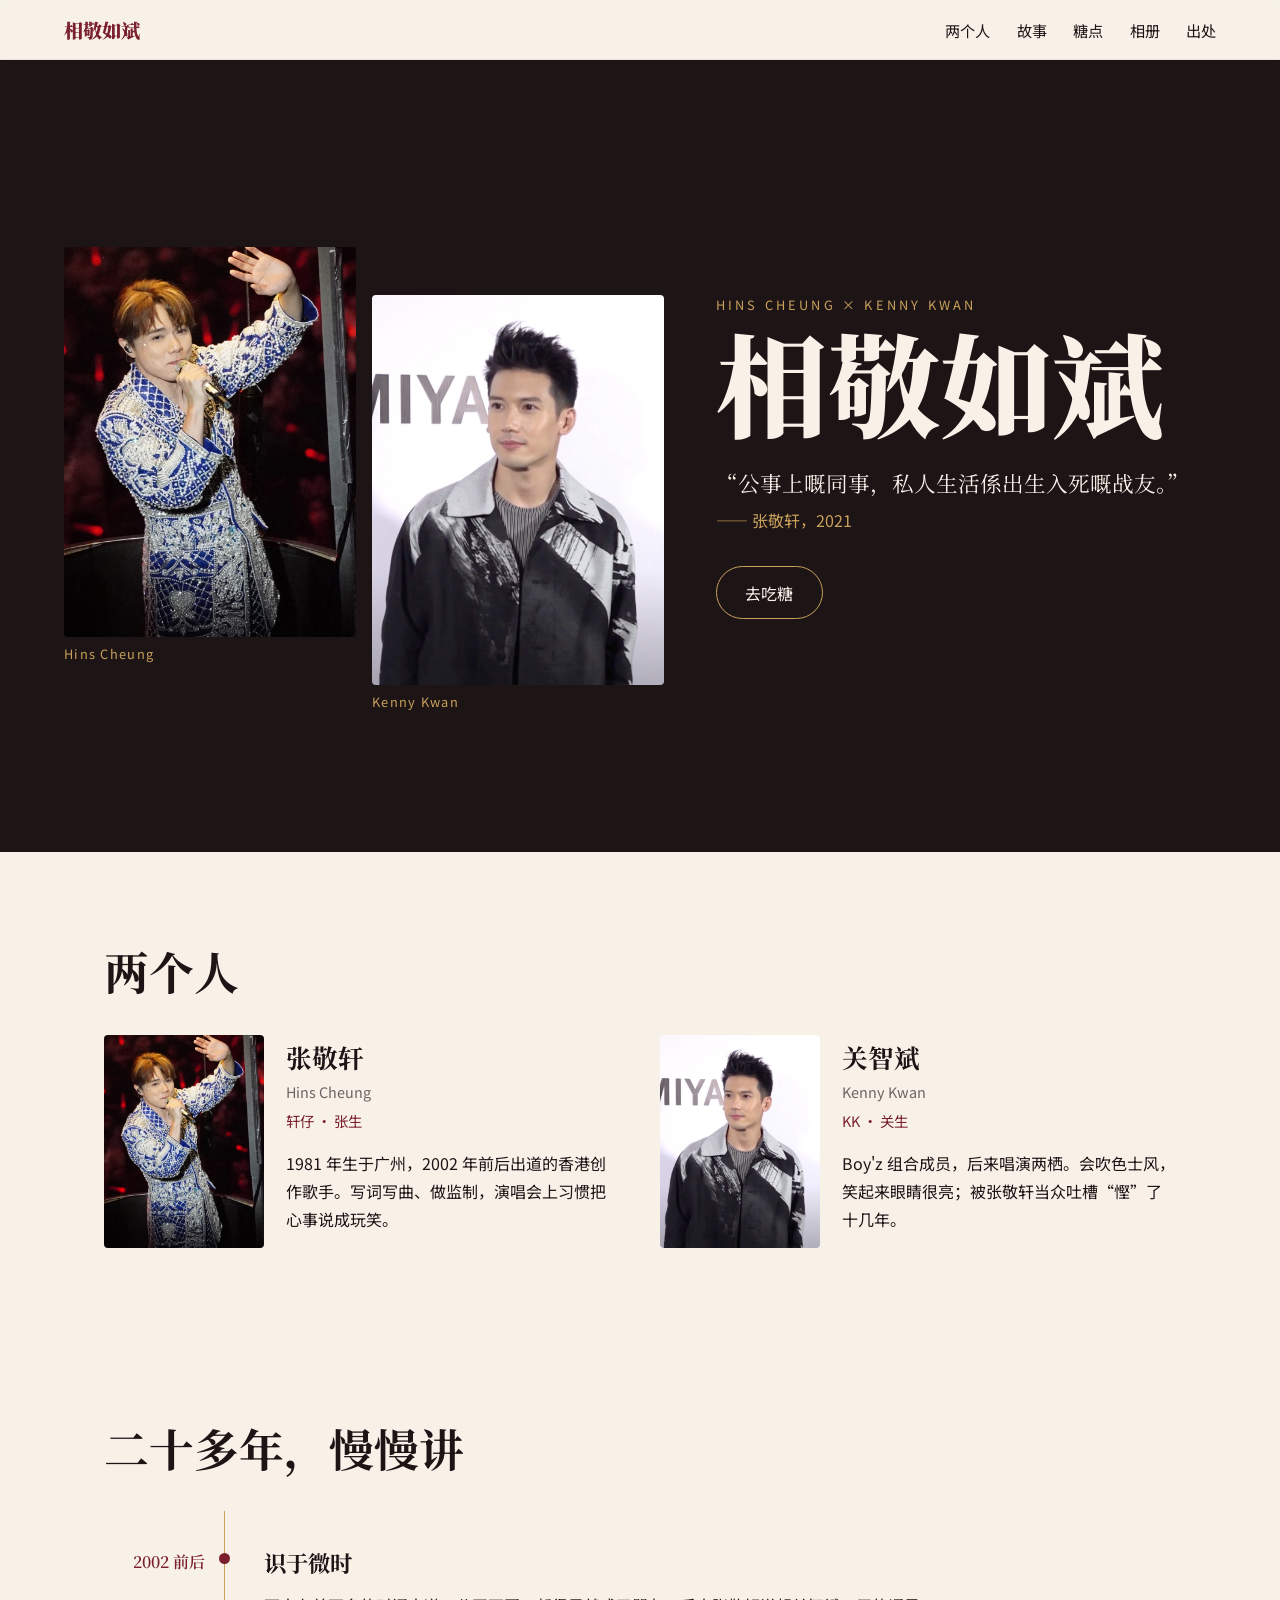
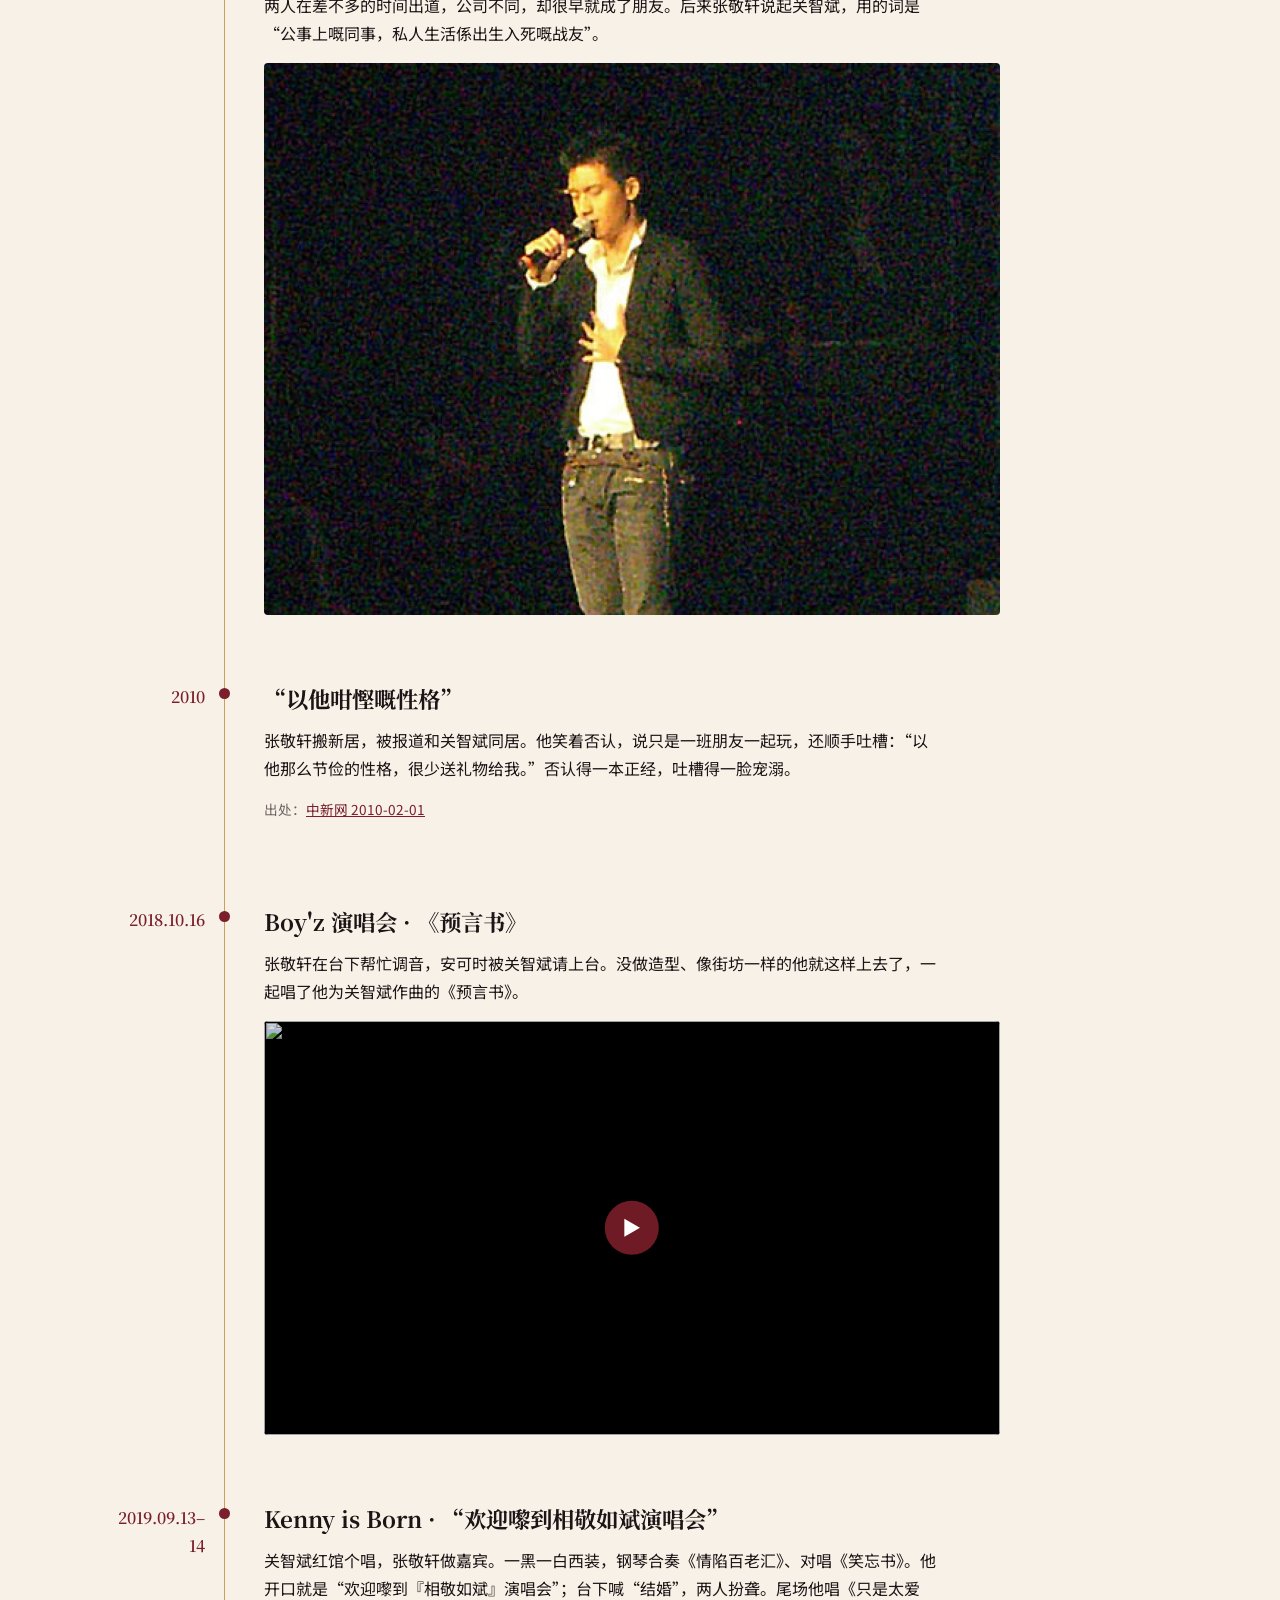
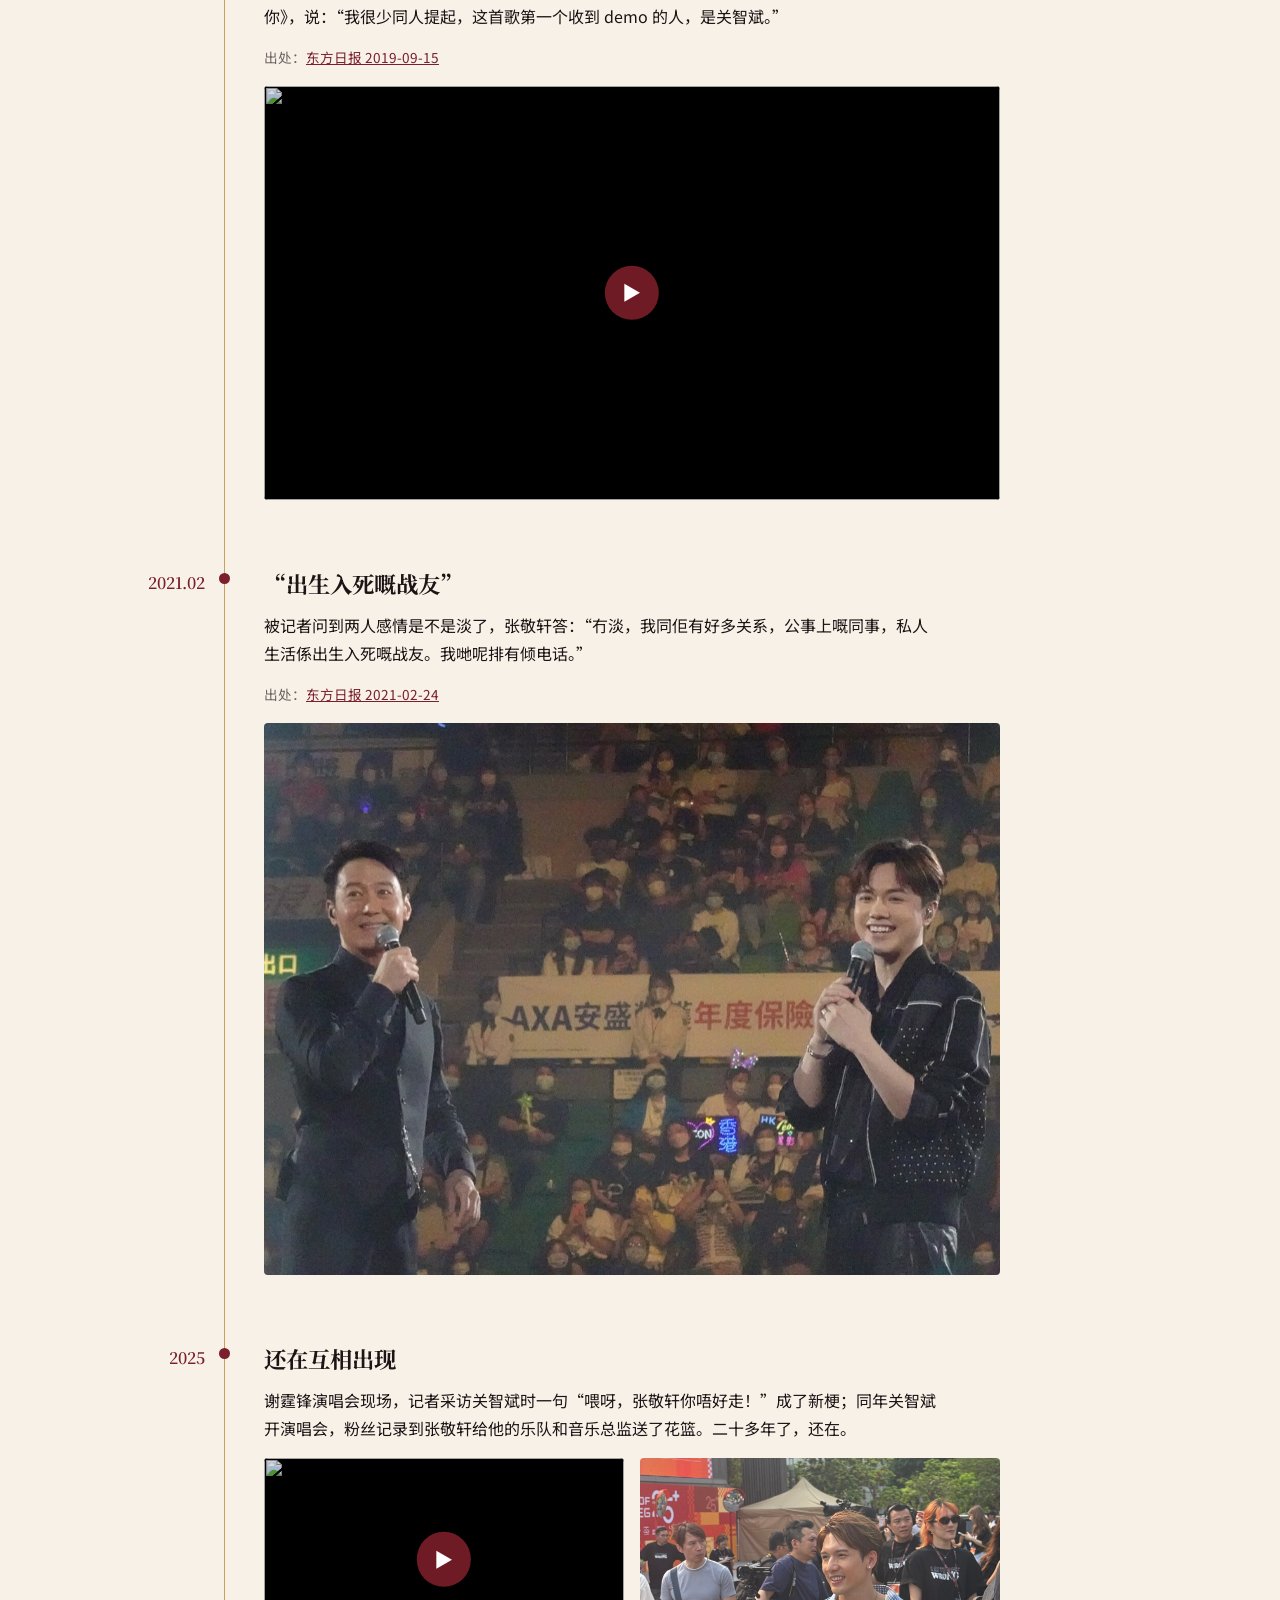
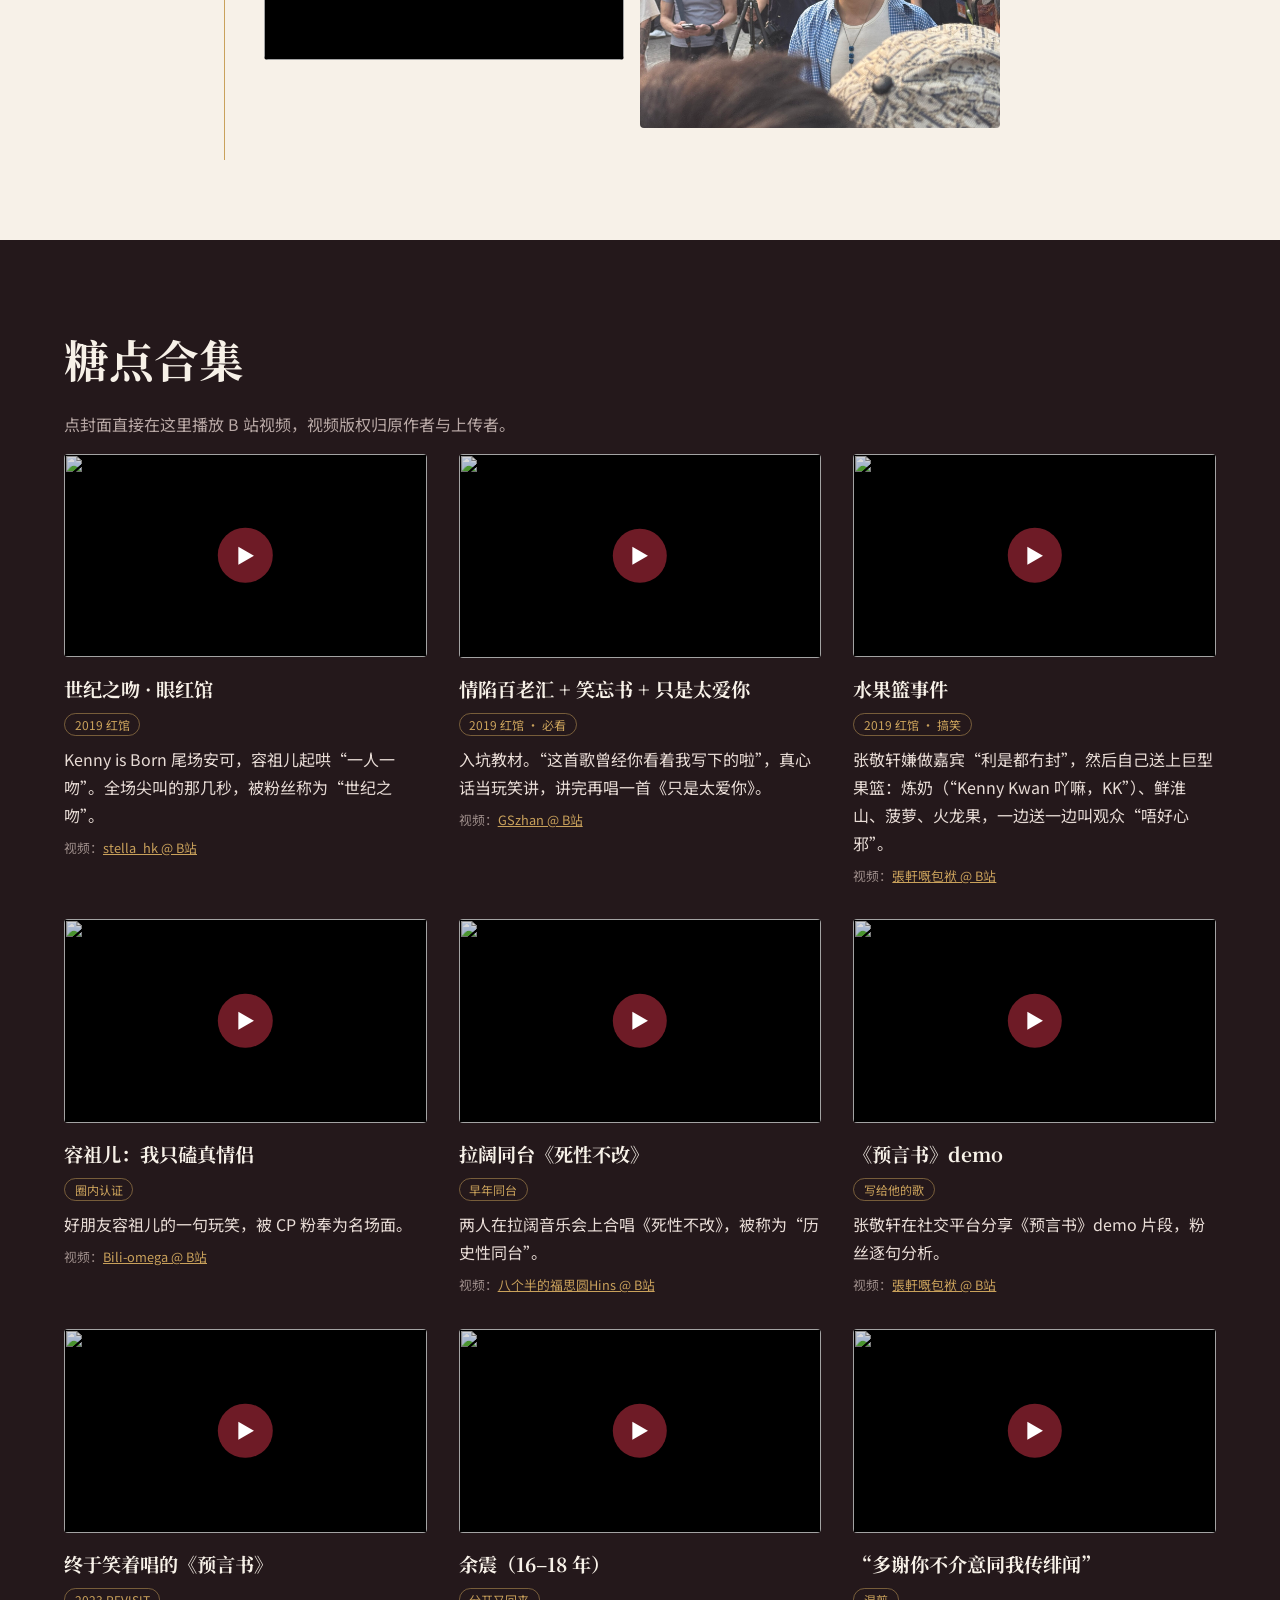
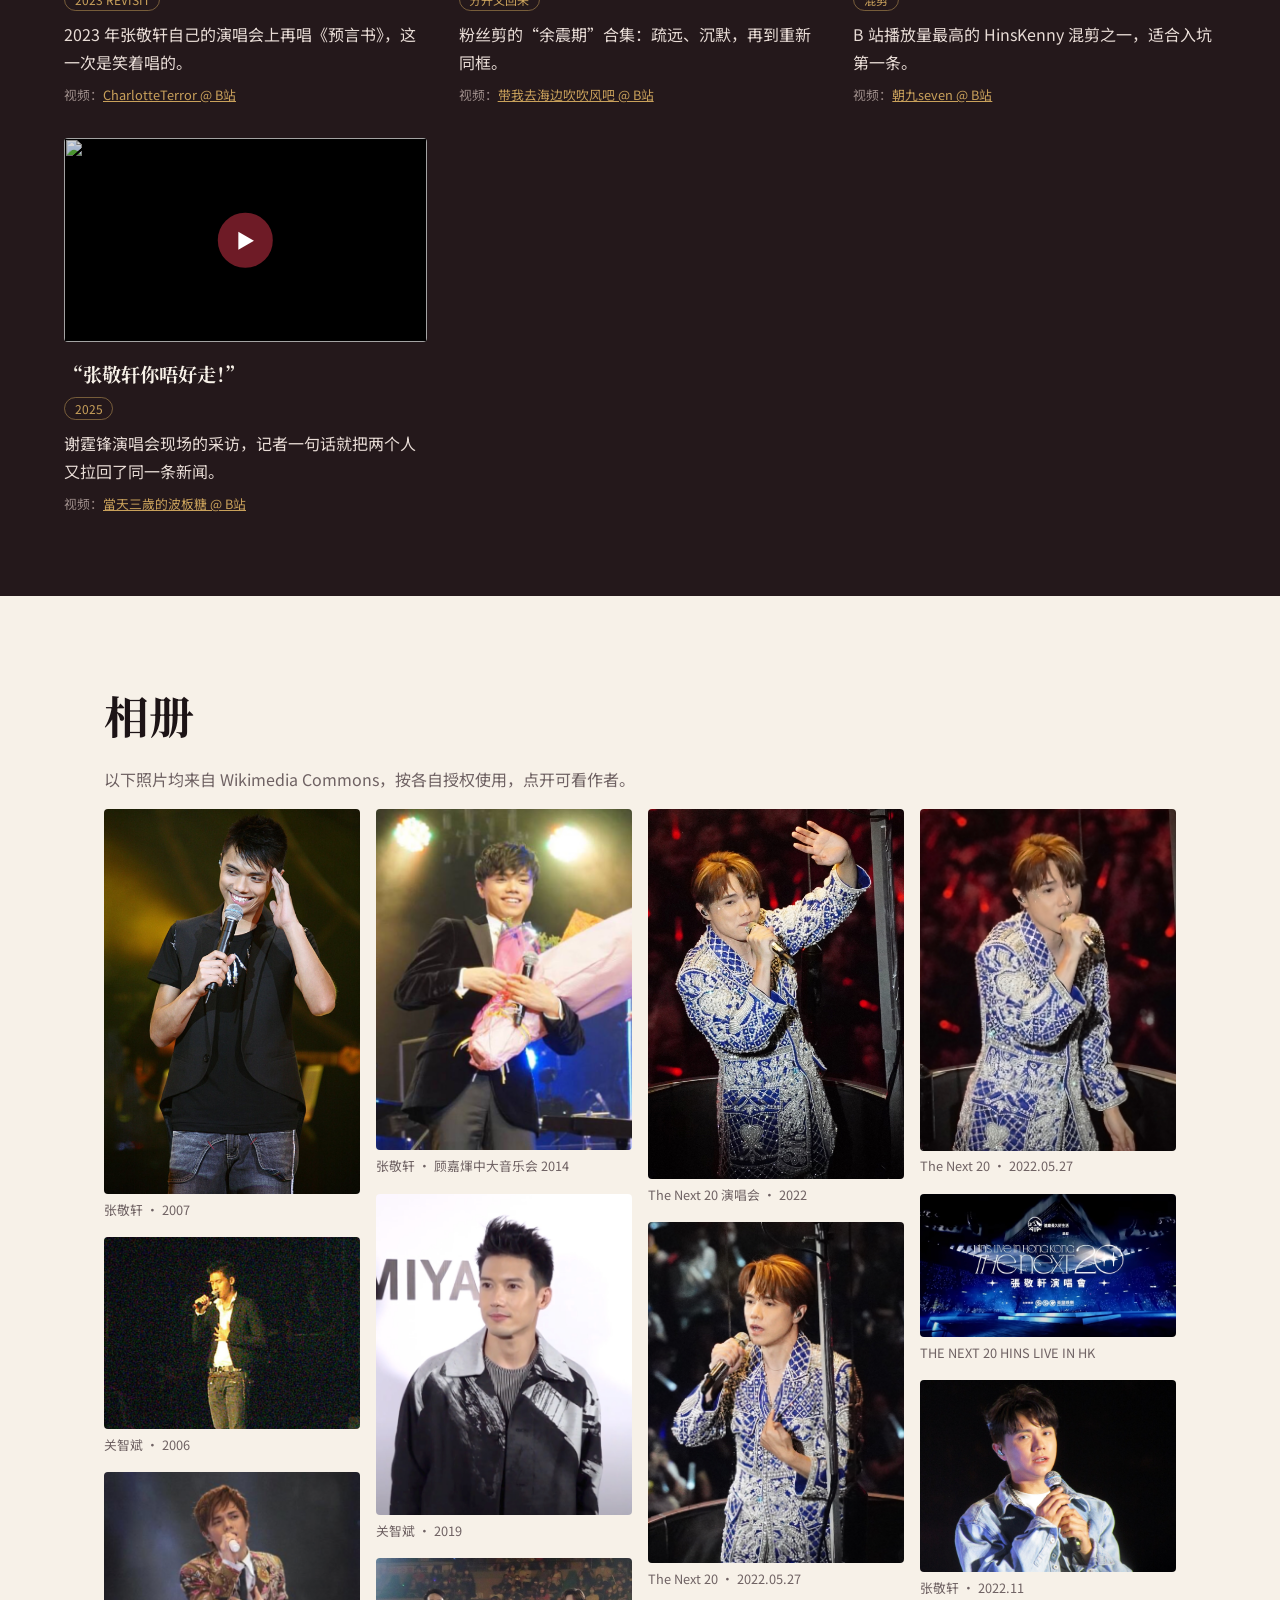
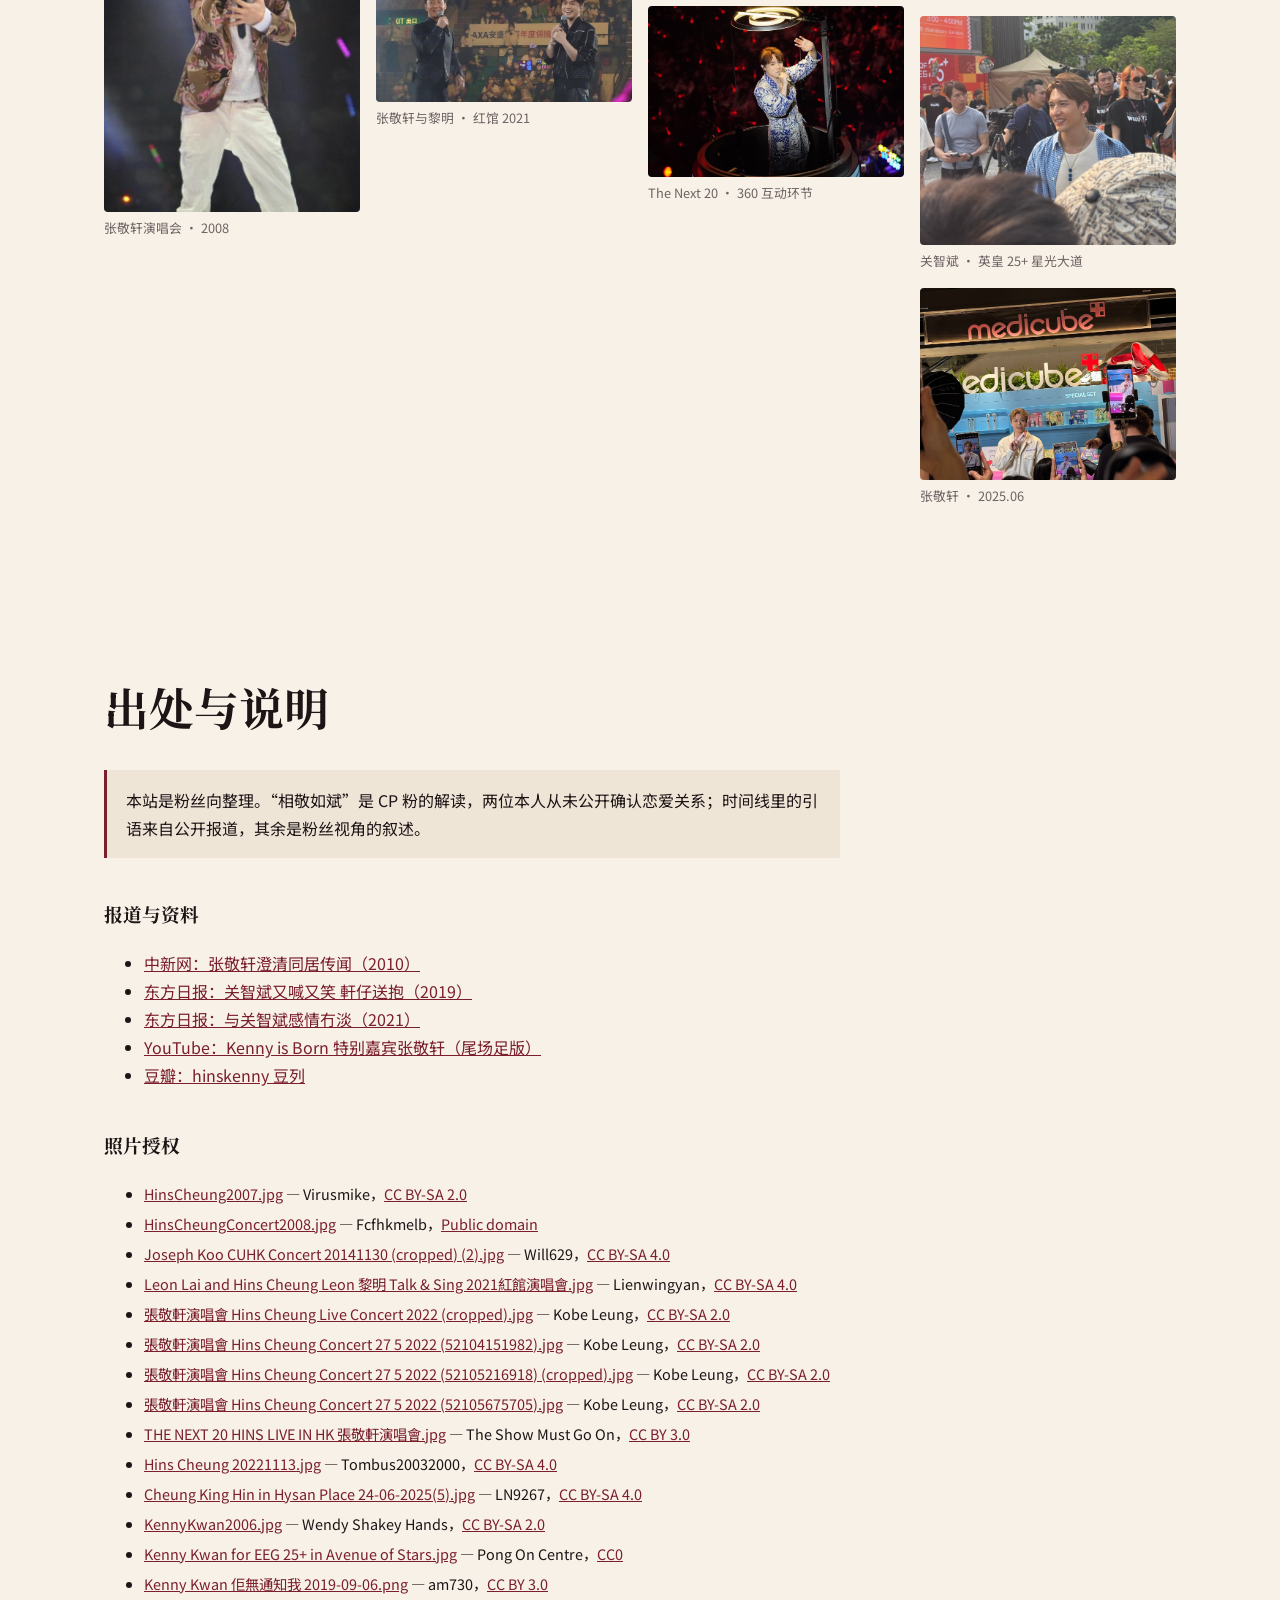
==== index.html @ a2762df3 "相敬如斌 HinsKenny 粉丝站：故事时间线、B站糖点合集、授权照片相册 Co-authored-by: Cursor <cursoragent@cursor.com>" ====
<!doctype html>
<html lang="zh-CN">
<head>
  <meta charset="utf-8" />
  <meta name="viewport" content="width=device-width, initial-scale=1" />
  <meta name="referrer" content="no-referrer" />
  <title>相敬如斌 · HinsKenny</title>
  <link rel="preconnect" href="https://fonts.googleapis.com" />
  <link href="https://fonts.googleapis.com/css2?family=Noto+Serif+SC:wght@400;600;900&family=Noto+Sans+SC:wght@400;500&display=swap" rel="stylesheet" />
  <link rel="stylesheet" href="styles.css" />
</head>
<body>
  <nav class="nav">
    <a href="#top" class="brand">相敬如斌</a>
    <div class="links">
      <a href="#people">两个人</a>
      <a href="#story">故事</a>
      <a href="#sugar">糖点</a>
      <a href="#gallery">相册</a>
      <a href="#credits">出处</a>
    </div>
  </nav>

  <header class="hero" id="top">
    <div class="hero-photos" id="hero-photos"></div>
    <div class="hero-text">
      <p class="eyebrow">Hins Cheung × Kenny Kwan</p>
      <h1>相敬如斌</h1>
      <p class="lede">“公事上嘅同事，私人生活係出生入死嘅战友。”</p>
      <p class="lede-src">—— 张敬轩，2021</p>
      <a class="cta" href="#sugar">去吃糖</a>
    </div>
  </header>

  <section id="people" class="section">
    <h2>两个人</h2>
    <div class="people" id="people-list"></div>
  </section>

  <section id="story" class="section">
    <h2>二十多年，慢慢讲</h2>
    <ol class="timeline" id="timeline"></ol>
  </section>

  <section id="sugar" class="section dark">
    <h2>糖点合集</h2>
    <p class="hint">点封面直接在这里播放 B 站视频，视频版权归原作者与上传者。</p>
    <div class="sugars" id="sugars"></div>
  </section>

  <section id="gallery" class="section">
    <h2>相册</h2>
    <p class="hint">以下照片均来自 Wikimedia Commons，按各自授权使用，点开可看作者。</p>
    <div class="gallery" id="gallery-grid"></div>
  </section>

  <section id="credits" class="section">
    <h2>出处与说明</h2>
    <p class="note">
      本站是粉丝向整理。“相敬如斌”是 CP 粉的解读，两位本人从未公开确认恋爱关系；时间线里的引语来自公开报道，其余是粉丝视角的叙述。
    </p>
    <h3>报道与资料</h3>
    <ul id="source-list"></ul>
    <h3>照片授权</h3>
    <ul id="credit-list" class="credits"></ul>
  </section>

  <div class="lightbox" id="lightbox" hidden>
    <button class="close" aria-label="关闭">×</button>
    <img alt="" />
    <p class="lb-caption"></p>
  </div>

  <script src="data.js"></script>
  <script src="credits.js"></script>
  <script src="app.js"></script>
</body>
</html>
---- styles.css ----
:root {
  --ink: #1d1416;
  --paper: #f7f1e8;
  --wine: #7a1f2b;
  --gold: #c9a15b;
  --muted: #6f6263;
  --serif: "Noto Serif SC", "Songti SC", serif;
  --sans: "Noto Sans SC", "PingFang SC", system-ui, sans-serif;
}

* { box-sizing: border-box; }
html { scroll-behavior: smooth; }
body { margin: 0; background: var(--paper); color: var(--ink); font-family: var(--sans); line-height: 1.75; }
img { display: block; max-width: 100%; }
a { color: var(--wine); }

.nav {
  position: sticky; top: 0; z-index: 10;
  display: flex; justify-content: space-between; align-items: center;
  padding: 0.8rem 5vw;
  background: rgba(247, 241, 232, 0.9); backdrop-filter: blur(8px);
  border-bottom: 1px solid rgba(29, 20, 22, 0.08);
}
.brand { font-family: var(--serif); font-weight: 900; font-size: 1.2rem; color: var(--wine); text-decoration: none; }
.links a { margin-left: 1.4rem; color: var(--ink); text-decoration: none; font-size: 0.95rem; }
.links a:hover { color: var(--wine); }

.hero {
  position: relative; min-height: 88vh;
  display: grid; grid-template-columns: 1.2fr 1fr; align-items: center; gap: 4vw;
  padding: 4rem 5vw; background: var(--ink); color: var(--paper); overflow: hidden;
}
.hero-photos { display: grid; grid-template-columns: 1fr 1fr; gap: 1rem; }
.hero-photos figure { margin: 0; }
.hero-photos img { width: 100%; aspect-ratio: 3 / 4; object-fit: cover; border-radius: 4px; filter: saturate(0.9); }
.hero-photos figure:nth-child(2) { transform: translateY(3rem); }
.hero-photos figcaption { margin-top: 0.4rem; font-size: 0.8rem; color: var(--gold); letter-spacing: 0.1em; }
.eyebrow { color: var(--gold); letter-spacing: 0.25em; text-transform: uppercase; font-size: 0.8rem; margin: 0; }
.hero h1 { font-family: var(--serif); font-weight: 900; font-size: clamp(3.5rem, 9vw, 7rem); line-height: 1.05; margin: 0.4rem 0 1.5rem; }
.lede { font-family: var(--serif); font-size: 1.35rem; margin: 0; }
.lede-src { color: var(--gold); margin: 0.3rem 0 2rem; }
.cta { display: inline-block; padding: 0.7rem 1.8rem; border: 1px solid var(--gold); color: var(--paper); text-decoration: none; border-radius: 999px; }
.cta:hover { background: var(--gold); color: var(--ink); }

.section { padding: 5rem 5vw; max-width: 1200px; margin: 0 auto; }
.section.dark { max-width: none; background: #24181b; color: var(--paper); }
.section.dark > * { max-width: 1200px; margin-left: auto; margin-right: auto; }
h2 { font-family: var(--serif); font-size: clamp(2rem, 4vw, 2.8rem); margin: 0 0 1.5rem; }
h3 { font-family: var(--serif); margin-top: 2.5rem; }
.hint { color: var(--muted); margin-top: -0.8rem; }
.dark .hint { color: #b9a9a6; }

.people { display: grid; grid-template-columns: 1fr 1fr; gap: 2.5rem; }
.person { display: grid; grid-template-columns: 160px 1fr; gap: 1.4rem; align-items: start; }
.person img { width: 160px; aspect-ratio: 3 / 4; object-fit: cover; border-radius: 4px; }
.person h3 { margin: 0; font-size: 1.6rem; }
.person .en { color: var(--muted); font-size: 0.9rem; }
.person .nick { color: var(--wine); font-size: 0.9rem; margin: 0.2rem 0 0.6rem; }

.timeline { list-style: none; padding: 0; margin: 0; position: relative; }
.timeline::before { content: ""; position: absolute; left: 7.5rem; top: 0; bottom: 0; width: 1px; background: var(--gold); }
.tl-item { display: grid; grid-template-columns: 7.5rem 1fr; gap: 2.5rem; padding: 2rem 0; position: relative; }
.tl-item::before { content: ""; position: absolute; left: calc(7.5rem - 5px); top: 2.6rem; width: 11px; height: 11px; border-radius: 50%; background: var(--wine); }
.tl-year { font-family: var(--serif); font-weight: 600; color: var(--wine); padding-top: 0.3rem; text-align: right; padding-right: 1.2rem; }
.tl-body h3 { margin: 0 0 0.5rem; font-size: 1.4rem; }
.tl-body p { margin: 0 0 1rem; max-width: 42rem; }
.tl-media { display: grid; grid-template-columns: repeat(auto-fit, minmax(240px, 1fr)); gap: 1rem; max-width: 46rem; }
.tl-media img { width: 100%; aspect-ratio: 4 / 3; object-fit: cover; border-radius: 4px; cursor: zoom-in; }
.src { font-size: 0.85rem; color: var(--muted); }

.player { position: relative; aspect-ratio: 16 / 9; background: #000; border-radius: 4px; overflow: hidden; }
.player iframe { position: absolute; inset: 0; width: 100%; height: 100%; border: 0; }
.player button { all: unset; cursor: pointer; position: absolute; inset: 0; display: block; }
.player button img { width: 100%; height: 100%; object-fit: cover; opacity: 0.85; transition: opacity 0.2s; }
.player button:hover img { opacity: 1; }
.player button::after {
  content: "▶"; position: absolute; left: 50%; top: 50%; transform: translate(-50%, -50%);
  width: 3.4rem; height: 3.4rem; border-radius: 50%; display: grid; place-items: center;
  background: rgba(122, 31, 43, 0.9); color: #fff; font-size: 1.2rem;
}
.player .placeholder { position: absolute; inset: 0; display: grid; place-items: center; color: var(--gold); font-family: var(--serif); }

.sugars { display: grid; grid-template-columns: repeat(auto-fill, minmax(320px, 1fr)); gap: 2rem; }
.sugar h3 { margin: 0.9rem 0 0.2rem; font-size: 1.2rem; }
.sugar .tag { display: inline-block; font-size: 0.75rem; color: var(--gold); border: 1px solid rgba(201, 161, 91, 0.5); border-radius: 999px; padding: 0 0.6rem; }
.sugar p { margin: 0.5rem 0; color: #e8dcd6; }
.sugar .by { font-size: 0.8rem; color: #9d8d8a; }
.sugar .by a { color: var(--gold); }

.gallery { columns: 4 220px; column-gap: 1rem; }
.gallery figure { margin: 0 0 1rem; break-inside: avoid; cursor: zoom-in; }
.gallery img { width: 100%; border-radius: 4px; }
.gallery figcaption { font-size: 0.8rem; color: var(--muted); margin-top: 0.3rem; }

.note { background: #efe5d7; border-left: 3px solid var(--wine); padding: 1rem 1.2rem; max-width: 46rem; }
.credits li { font-size: 0.9rem; margin-bottom: 0.3rem; }

.lightbox { position: fixed; inset: 0; z-index: 50; background: rgba(15, 10, 11, 0.94); display: grid; place-items: center; padding: 3rem; }
.lightbox[hidden] { display: none; }
.lightbox img { max-height: 80vh; max-width: 90vw; object-fit: contain; }
.lb-caption { color: var(--paper); text-align: center; font-size: 0.9rem; }
.lb-caption a { color: var(--gold); }
.lightbox .close { position: absolute; top: 1rem; right: 1.5rem; background: none; border: 0; color: #fff; font-size: 2.2rem; cursor: pointer; }

@media (max-width: 800px) {
  .links { display: none; }
  .hero { grid-template-columns: 1fr; padding-top: 2rem; }
  .people { grid-template-columns: 1fr; }
  .person { grid-template-columns: 110px 1fr; }
  .person img { width: 110px; }
  .timeline::before, .tl-item::before { display: none; }
  .tl-item { grid-template-columns: 1fr; gap: 0.3rem; }
  .tl-year { text-align: left; padding: 0; }
}
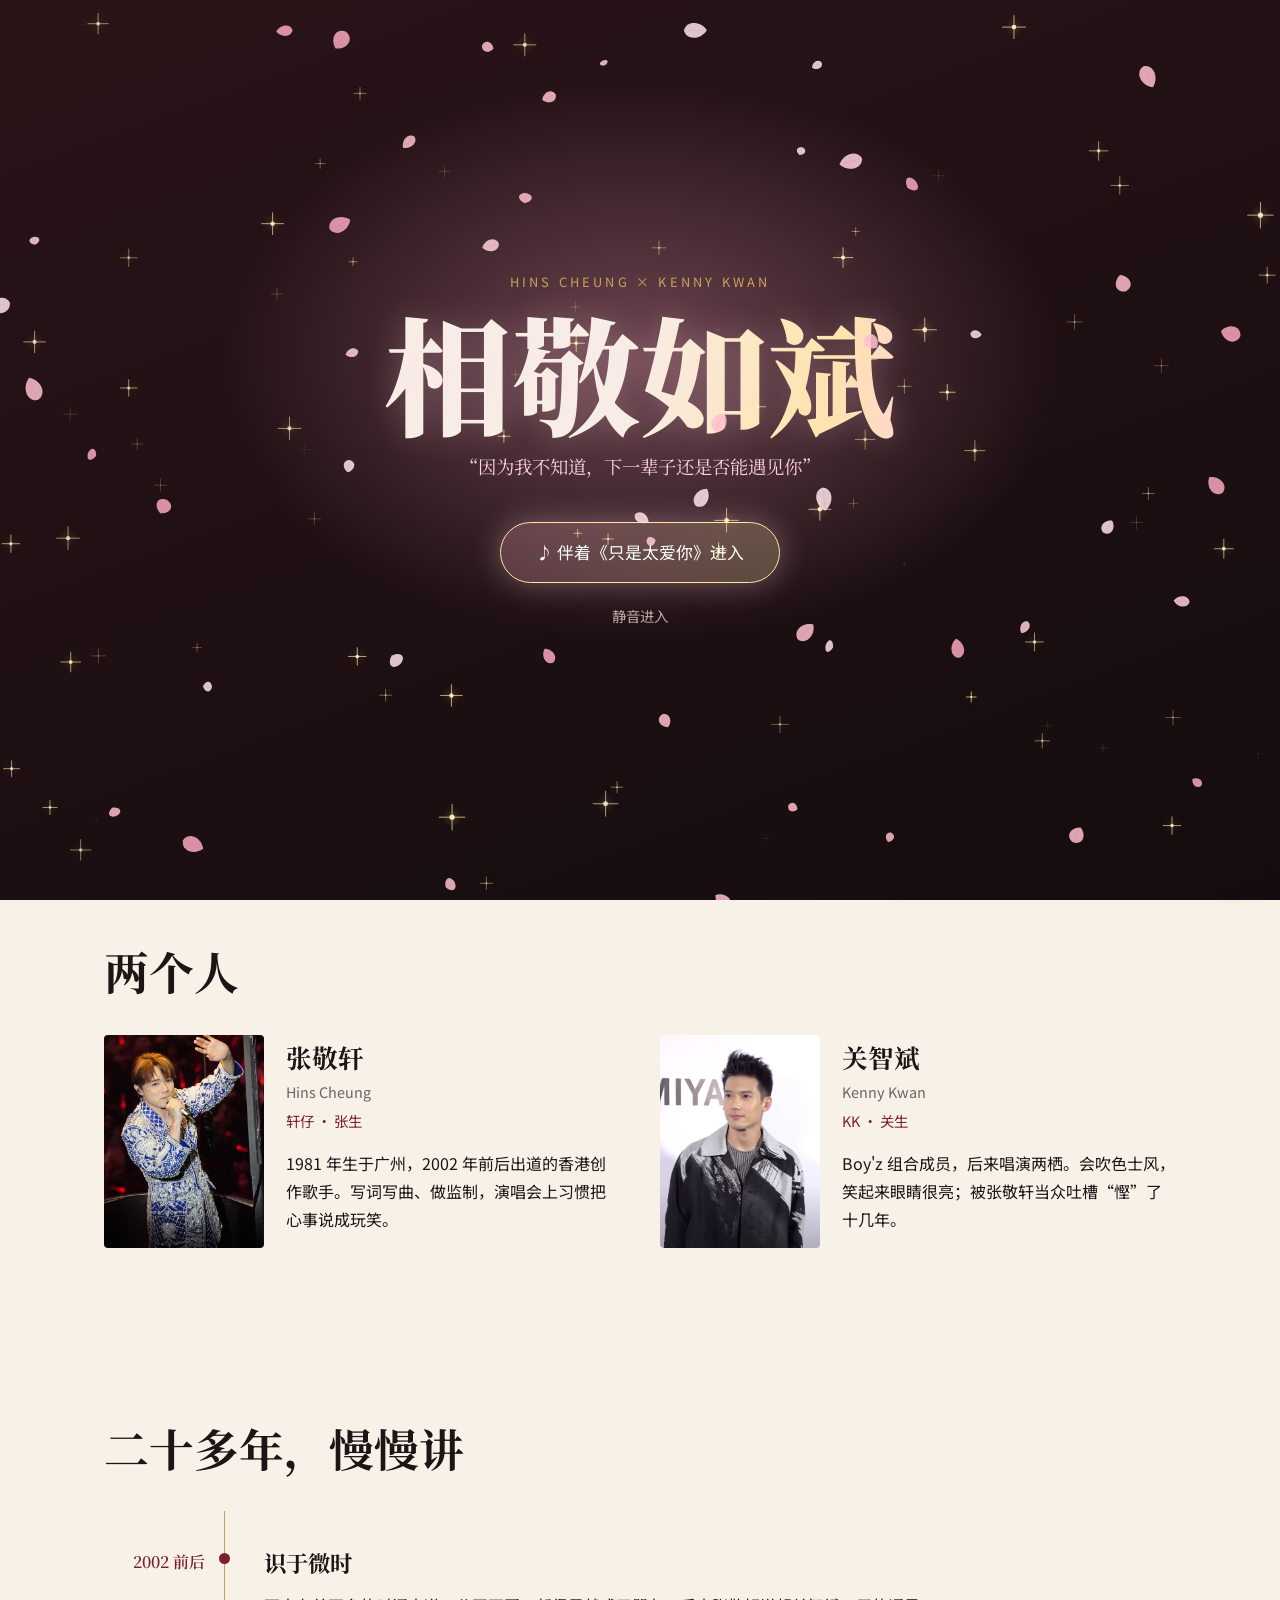
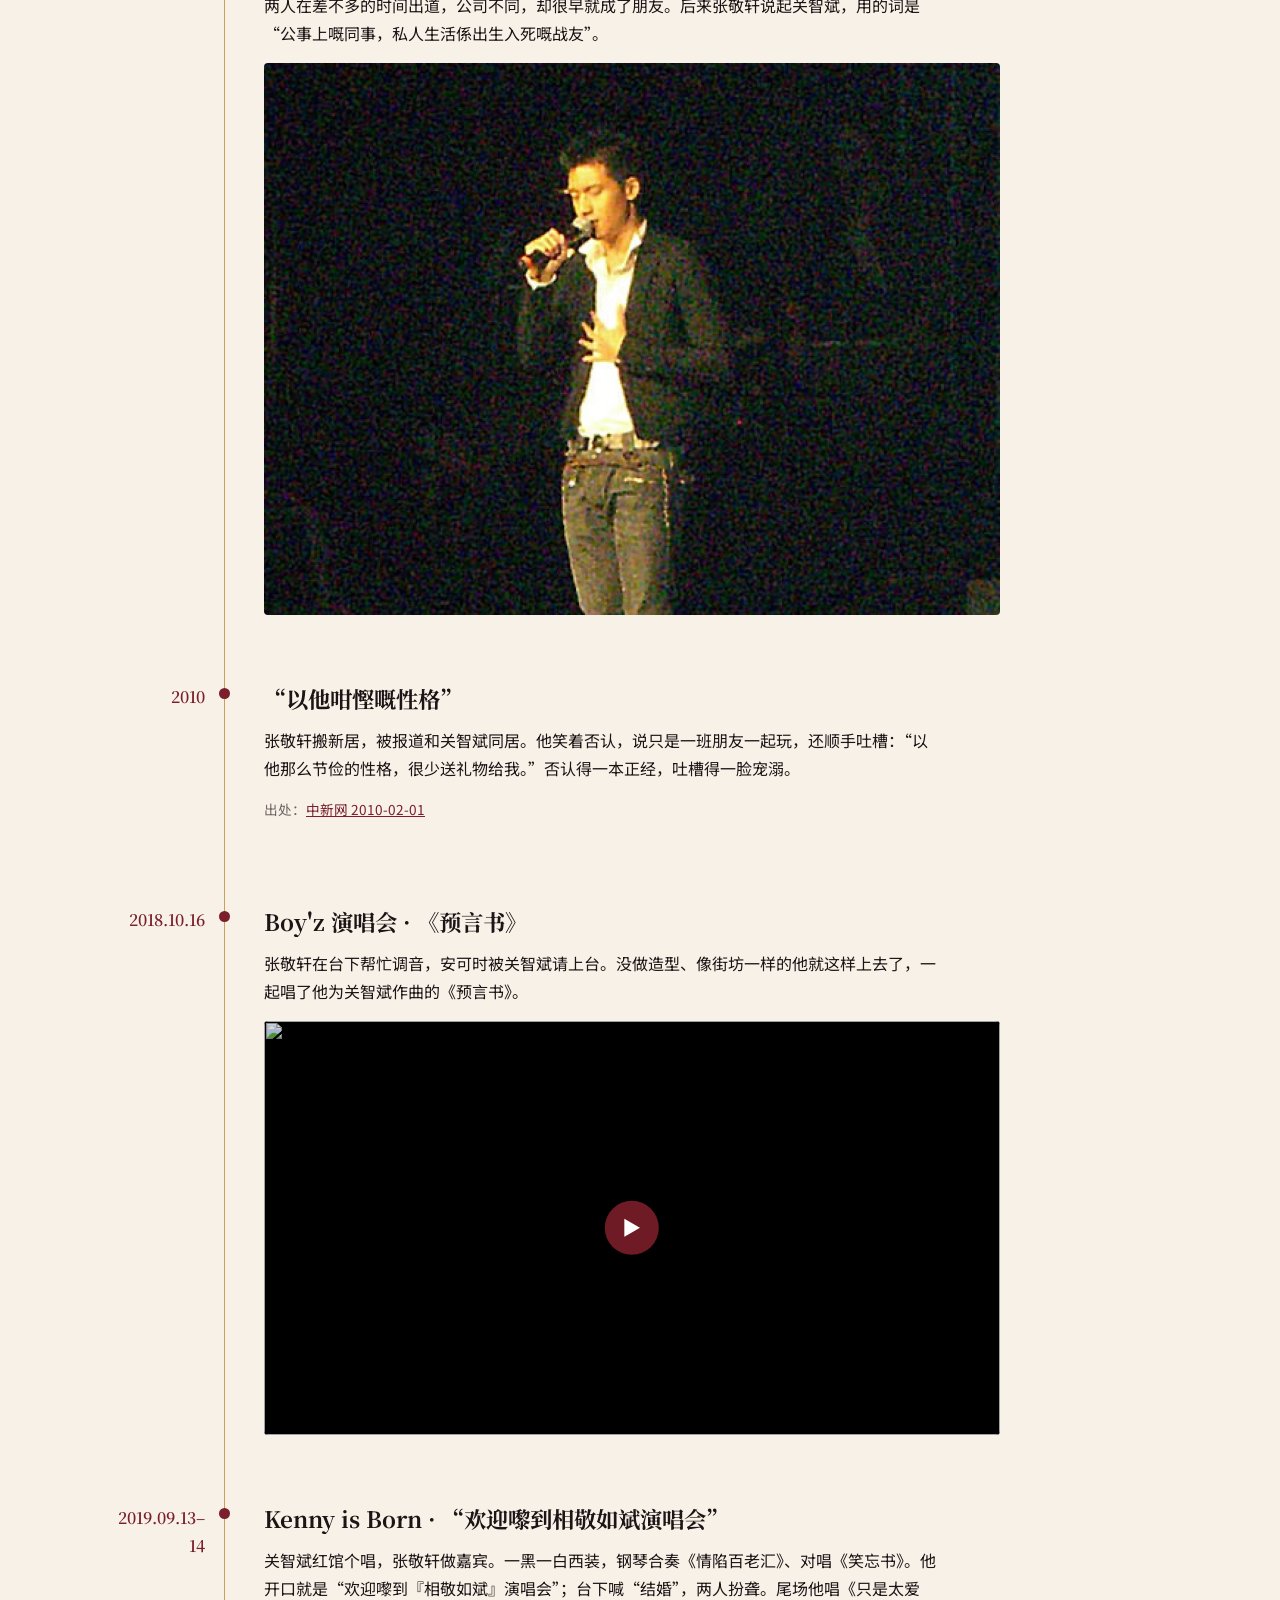
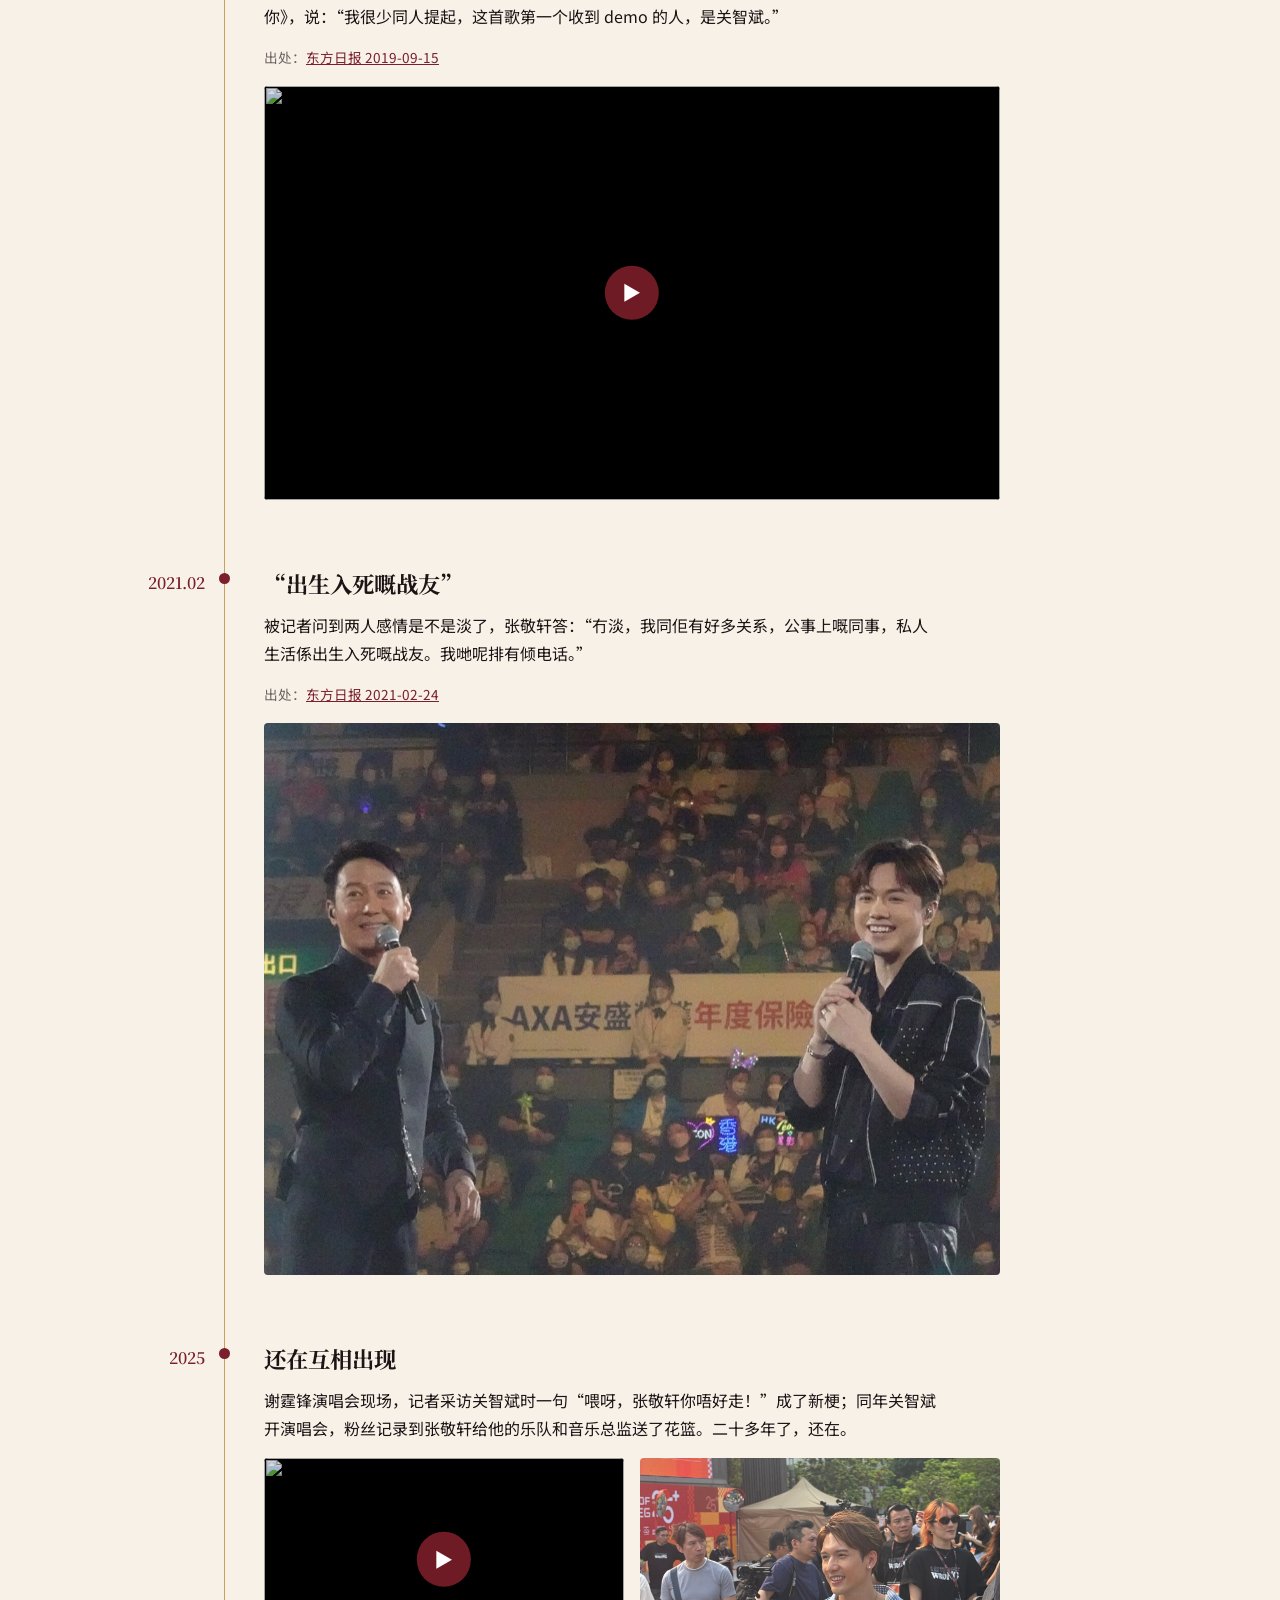
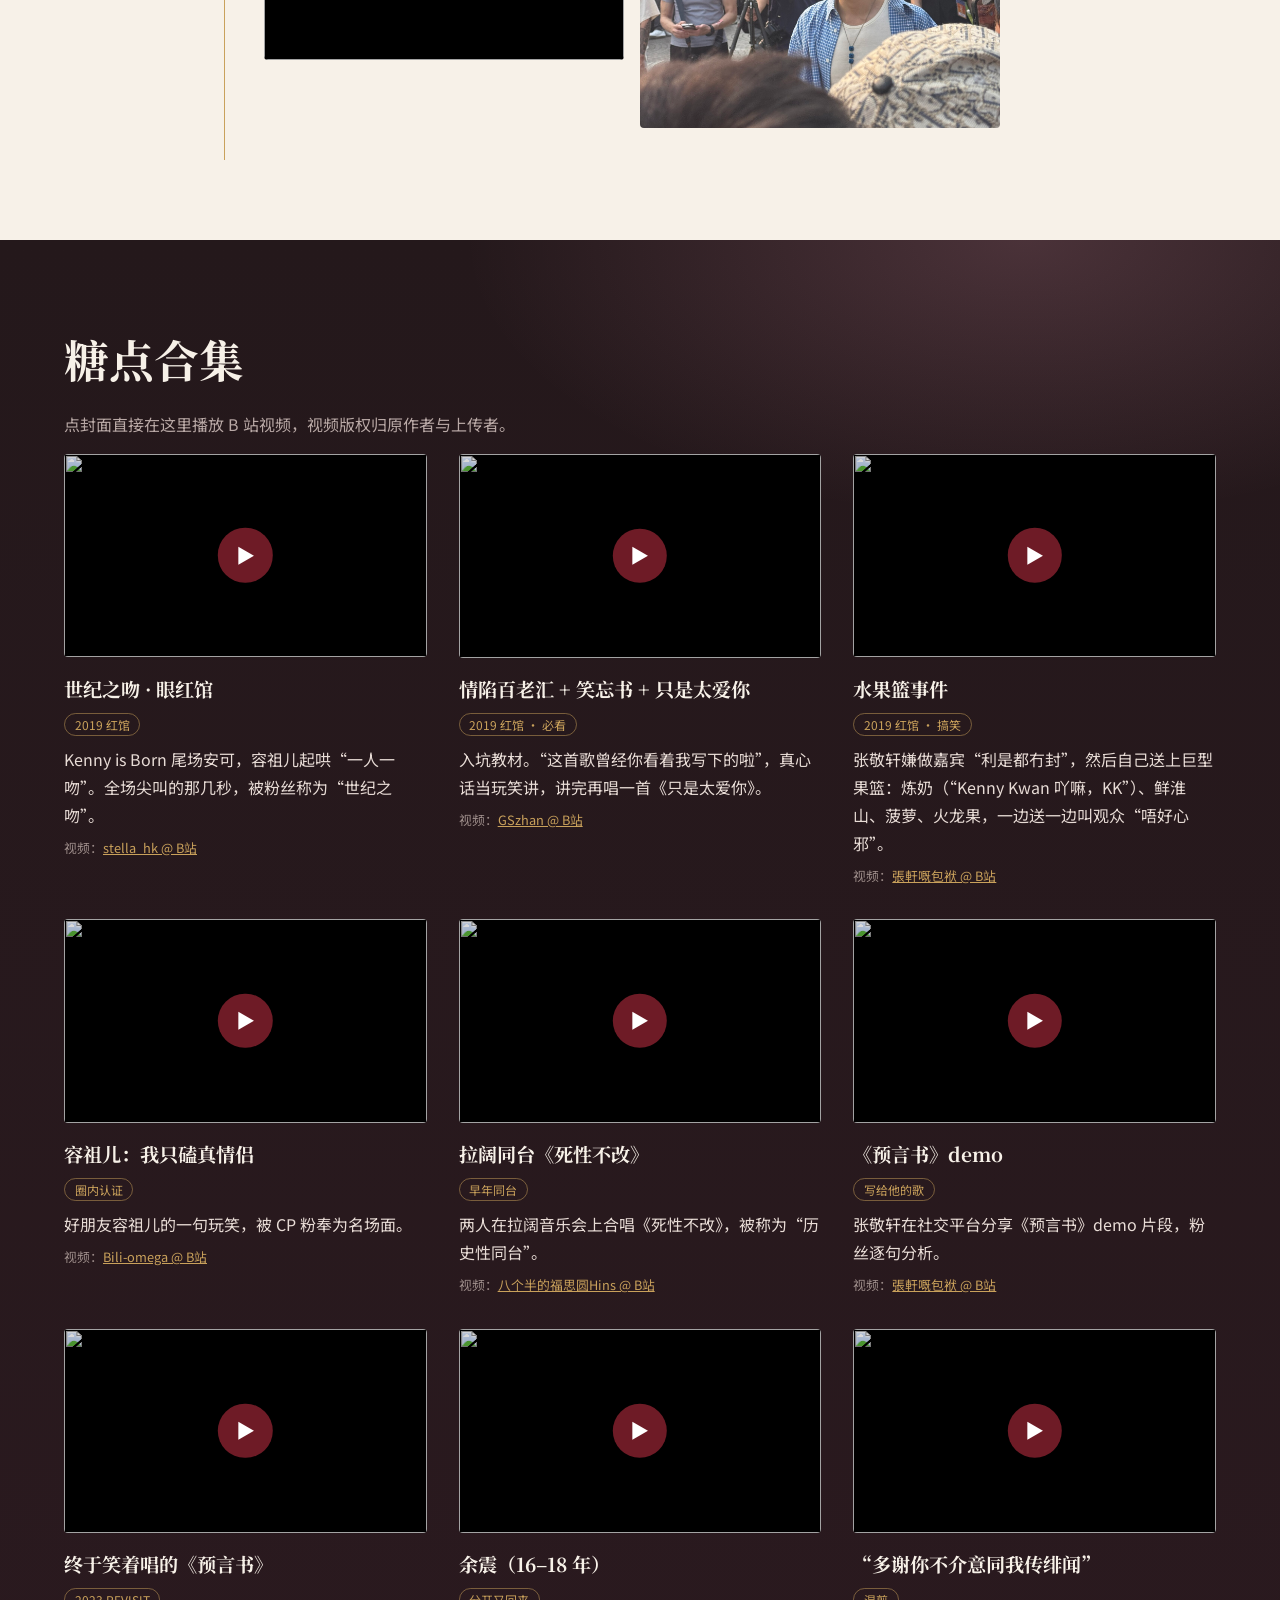
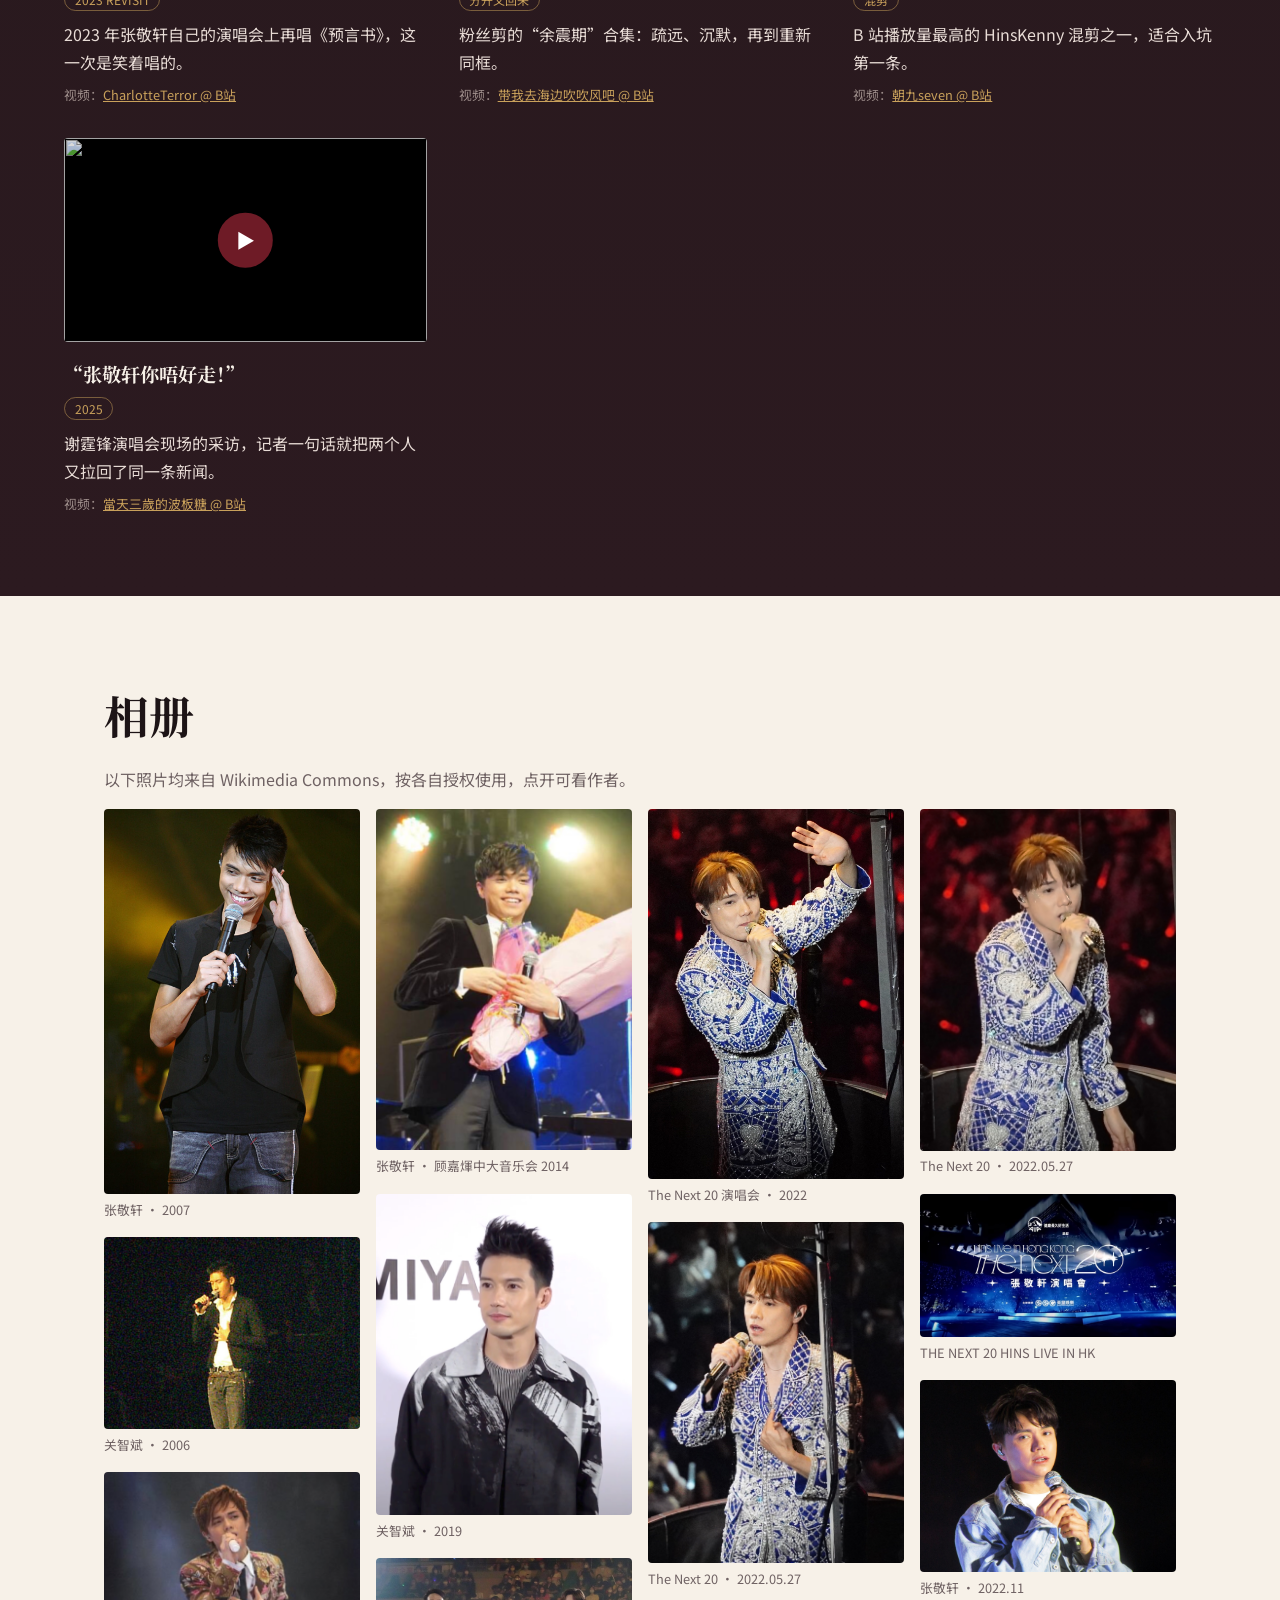
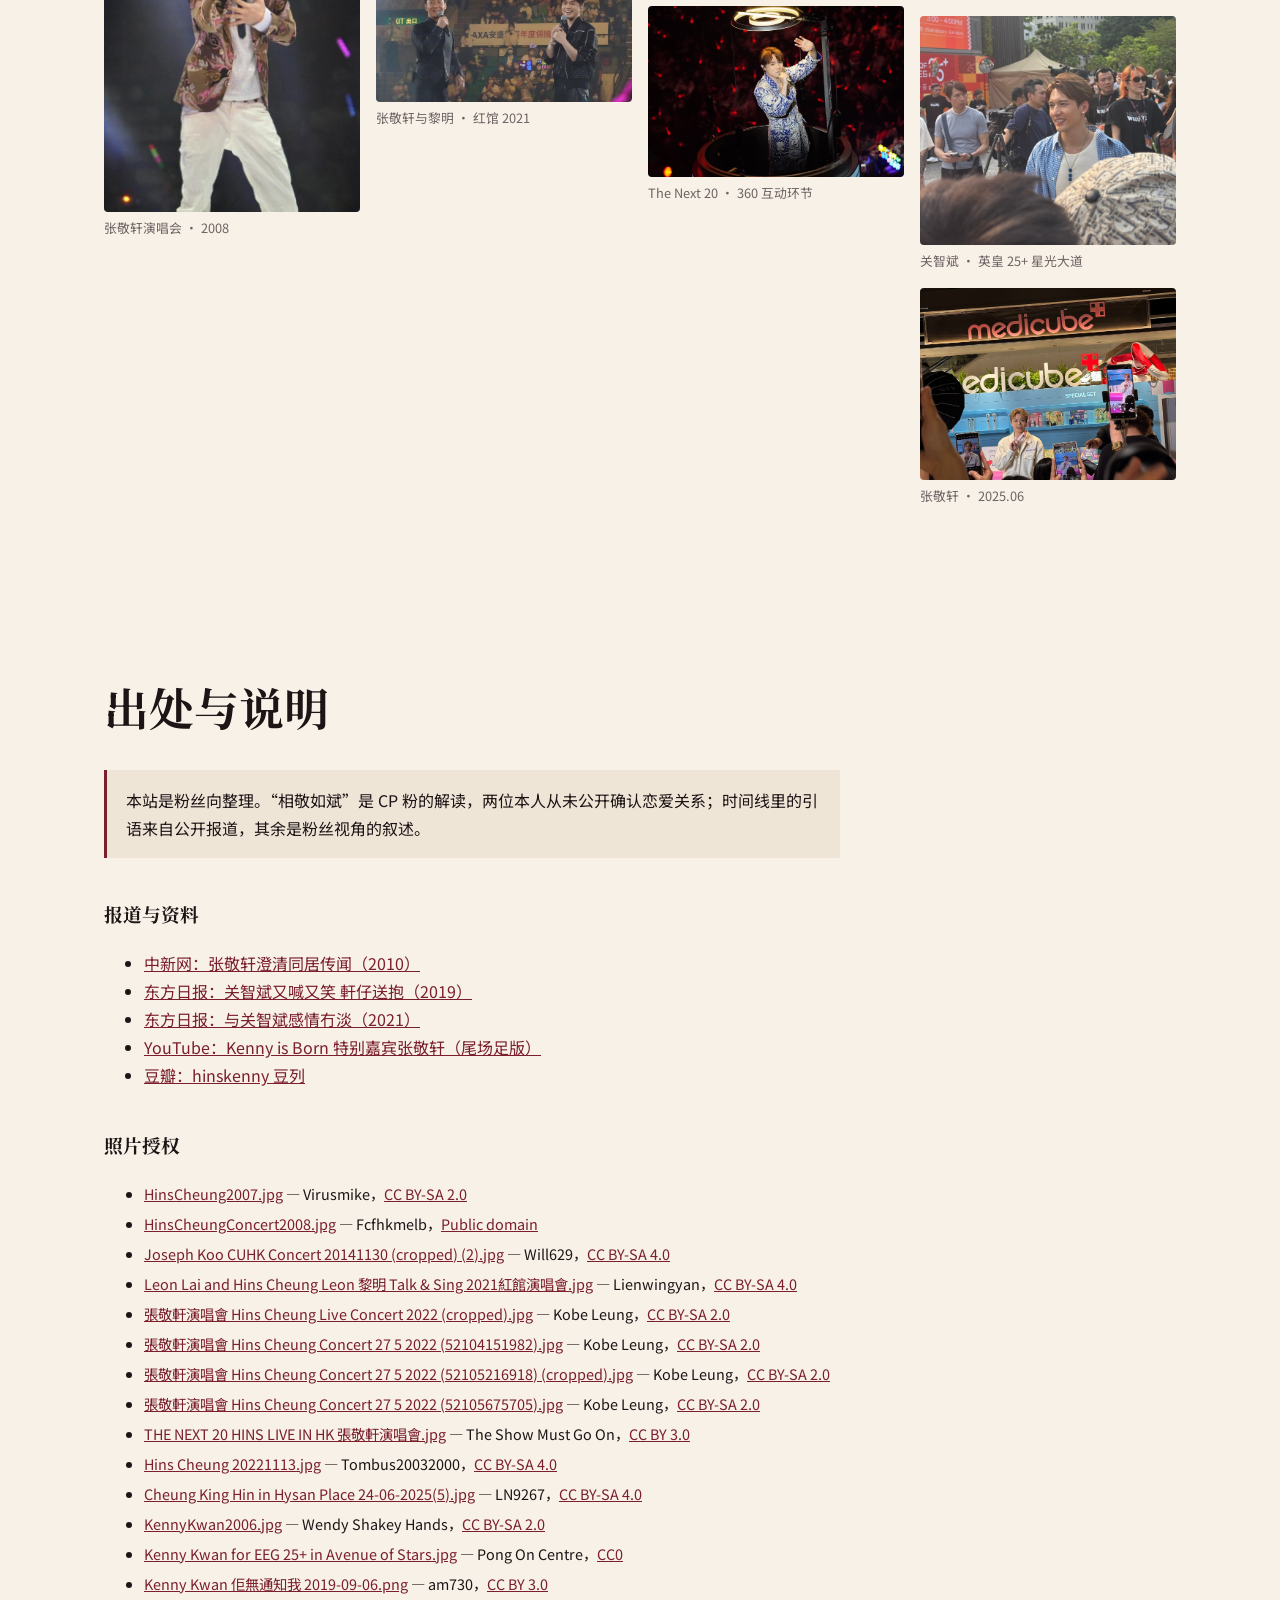
==== commit 892aea56: "加入樱花飘落、金色闪光背景和《只是太爱你》背景音乐（2010 原始 Demo） Co-authored-by: Cursor <cursoragent@cursor.com>" ====
--- a/index.html
+++ b/index.html
@@ -10,6 +10,31 @@
   <link rel="stylesheet" href="styles.css" />
 </head>
 <body>
+  <canvas id="fx" aria-hidden="true"></canvas>
+
+  <div class="intro" id="intro">
+    <div class="intro-inner">
+      <p class="eyebrow">Hins Cheung × Kenny Kwan</p>
+      <h1 class="shimmer">相敬如斌</h1>
+      <p class="intro-line">“因为我不知道，下一辈子还是否能遇见你”</p>
+      <button class="intro-btn" id="intro-enter">♪ 伴着《只是太爱你》进入</button>
+      <button class="intro-quiet" id="intro-quiet">静音进入</button>
+    </div>
+  </div>
+
+  <aside class="music" id="music">
+    <button class="disc" id="music-toggle" aria-label="背景音乐"><span>♪</span></button>
+    <div class="music-panel" id="music-panel">
+      <div class="music-head">
+        <strong>只是太爱你</strong>
+        <button class="music-min" id="music-min" aria-label="收起">–</button>
+      </div>
+      <div class="music-tabs" id="music-tabs"></div>
+      <div class="music-frame" id="music-frame"></div>
+      <p class="music-note" id="music-note"></p>
+    </div>
+  </aside>
+
   <nav class="nav">
     <a href="#top" class="brand">相敬如斌</a>
     <div class="links">
@@ -25,7 +50,7 @@
     <div class="hero-photos" id="hero-photos"></div>
     <div class="hero-text">
       <p class="eyebrow">Hins Cheung × Kenny Kwan</p>
-      <h1>相敬如斌</h1>
+      <h1 class="shimmer">相敬如斌</h1>
       <p class="lede">“公事上嘅同事，私人生活係出生入死嘅战友。”</p>
       <p class="lede-src">—— 张敬轩，2021</p>
       <a class="cta" href="#sugar">去吃糖</a>
@@ -74,5 +99,7 @@
   <script src="data.js"></script>
   <script src="credits.js"></script>
   <script src="app.js"></script>
+  <script src="music.js"></script>
+  <script src="effects.js"></script>
 </body>
 </html>
--- a/styles.css
+++ b/styles.css
@@ -102,6 +102,105 @@
 .lb-caption a { color: var(--gold); }
 .lightbox .close { position: absolute; top: 1rem; right: 1.5rem; background: none; border: 0; color: #fff; font-size: 2.2rem; cursor: pointer; }
 
+#fx { position: fixed; inset: 0; width: 100vw; height: 100vh; pointer-events: none; z-index: 110; }
+.lightbox { z-index: 120; }
+
+body {
+  background:
+    radial-gradient(1200px 600px at 10% 0%, rgba(255, 192, 207, 0.35), transparent 60%),
+    radial-gradient(900px 500px at 100% 40%, rgba(201, 161, 91, 0.18), transparent 60%),
+    var(--paper);
+  background-attachment: fixed;
+}
+
+.hero {
+  background:
+    radial-gradient(700px 400px at 75% 30%, rgba(249, 168, 192, 0.28), transparent 70%),
+    radial-gradient(600px 500px at 15% 90%, rgba(201, 161, 91, 0.22), transparent 70%),
+    linear-gradient(160deg, #2a1418 0%, #1d1416 55%, #301a22 100%);
+}
+.hero-photos img { box-shadow: 0 20px 50px rgba(0, 0, 0, 0.45), 0 0 0 1px rgba(255, 231, 168, 0.25); }
+.section.dark {
+  background:
+    radial-gradient(800px 400px at 80% 0%, rgba(249, 168, 192, 0.18), transparent 70%),
+    linear-gradient(180deg, #24181b, #2c1a20);
+}
+
+.shimmer {
+  background: linear-gradient(100deg, #f7f1e8 20%, #ffe7a8 35%, #ffd1dc 45%, #f7f1e8 60%);
+  background-size: 250% 100%;
+  -webkit-background-clip: text;
+  background-clip: text;
+  color: transparent;
+  animation: shimmer 5s linear infinite;
+  text-shadow: 0 0 30px rgba(255, 209, 220, 0.25);
+}
+@keyframes shimmer { from { background-position: 150% 0; } to { background-position: -100% 0; } }
+
+.sugar .player, .tl-media .player, .tl-media img, .gallery img { transition: transform 0.3s, box-shadow 0.3s; }
+.sugar:hover .player, .tl-media img:hover, .gallery figure:hover img {
+  transform: translateY(-3px);
+  box-shadow: 0 12px 30px rgba(224, 122, 152, 0.35);
+}
+
+.intro {
+  position: fixed; inset: 0; z-index: 100;
+  display: grid; place-items: center; text-align: center; padding: 2rem;
+  background:
+    radial-gradient(600px 400px at 50% 40%, rgba(249, 168, 192, 0.35), transparent 70%),
+    linear-gradient(160deg, #2a1418, #140c0e);
+  color: var(--paper);
+  transition: opacity 0.9s, visibility 0.9s;
+}
+.intro.gone { opacity: 0; visibility: hidden; }
+.intro h1 { font-family: var(--serif); font-weight: 900; font-size: clamp(3.5rem, 12vw, 8rem); margin: 0.5rem 0; line-height: 1.1; }
+.intro-line { font-family: var(--serif); font-size: 1.15rem; color: #ffd1dc; margin: 0 0 2.5rem; }
+.intro-btn {
+  font: inherit; font-size: 1.05rem; cursor: pointer;
+  padding: 0.9rem 2.2rem; border-radius: 999px; border: 1px solid #ffe7a8;
+  background: linear-gradient(90deg, rgba(249, 168, 192, 0.25), rgba(255, 231, 168, 0.25));
+  color: #fff; box-shadow: 0 0 30px rgba(255, 209, 220, 0.35);
+  animation: pulse 2.4s ease-in-out infinite;
+}
+.intro-btn:hover { background: linear-gradient(90deg, rgba(249, 168, 192, 0.45), rgba(255, 231, 168, 0.45)); }
+.intro-quiet { display: block; margin: 1.2rem auto 0; background: none; border: 0; color: #b9a9a6; cursor: pointer; font: inherit; font-size: 0.9rem; }
+@keyframes pulse { 50% { box-shadow: 0 0 50px rgba(255, 209, 220, 0.6); } }
+
+.music { position: fixed; right: 1.2rem; bottom: 1.2rem; z-index: 60; display: flex; flex-direction: column; align-items: flex-end; gap: 0.6rem; }
+.disc {
+  order: 2; width: 3.4rem; height: 3.4rem; border-radius: 50%; cursor: pointer;
+  border: 2px solid #ffe7a8; color: #ffe7a8; font-size: 1.3rem;
+  background: radial-gradient(circle, #3a2026 25%, #1d1416 26%, #1d1416 60%, #2a1418 100%);
+  box-shadow: 0 6px 20px rgba(0, 0, 0, 0.35), 0 0 18px rgba(255, 209, 220, 0.4);
+}
+.music.playing .disc span { display: inline-block; animation: spin 3s linear infinite; }
+@keyframes spin { to { transform: rotate(360deg); } }
+.music-panel {
+  order: 1; width: min(340px, calc(100vw - 2.4rem));
+  background: rgba(29, 20, 22, 0.94); color: var(--paper);
+  border: 1px solid rgba(255, 231, 168, 0.35); border-radius: 12px; padding: 0.8rem;
+  box-shadow: 0 16px 40px rgba(0, 0, 0, 0.4);
+  transition: opacity 0.3s, transform 0.3s;
+}
+.music:not(.open) .music-panel { position: fixed; left: -9999px; opacity: 0; }
+.music-head { display: flex; justify-content: space-between; align-items: center; font-family: var(--serif); }
+.music-min { background: none; border: 0; color: var(--paper); font-size: 1.2rem; cursor: pointer; }
+.music-tabs { display: flex; gap: 0.4rem; margin: 0.5rem 0; flex-wrap: wrap; }
+.music-tabs button {
+  font: inherit; font-size: 0.78rem; cursor: pointer; padding: 0.15rem 0.7rem; border-radius: 999px;
+  border: 1px solid rgba(255, 231, 168, 0.4); background: transparent; color: #e8dcd6;
+}
+.music-tabs button.on { background: #ffe7a8; color: var(--ink); }
+.music-frame { aspect-ratio: 16 / 9; background: #000; border-radius: 6px; overflow: hidden; }
+.music-frame:empty::after { content: "已暂停 · 点唱片继续"; display: grid; place-items: center; height: 100%; color: #9d8d8a; font-size: 0.85rem; }
+.music-frame iframe { width: 100%; height: 100%; border: 0; }
+.music-note { font-size: 0.75rem; color: #b9a9a6; margin: 0.5rem 0 0; line-height: 1.5; }
+.music-note a { color: #ffe7a8; }
+
+@media (prefers-reduced-motion: reduce) {
+  .shimmer, .intro-btn, .music.playing .disc span { animation: none; }
+}
+
 @media (max-width: 800px) {
   .links { display: none; }
   .hero { grid-template-columns: 1fr; padding-top: 2rem; }
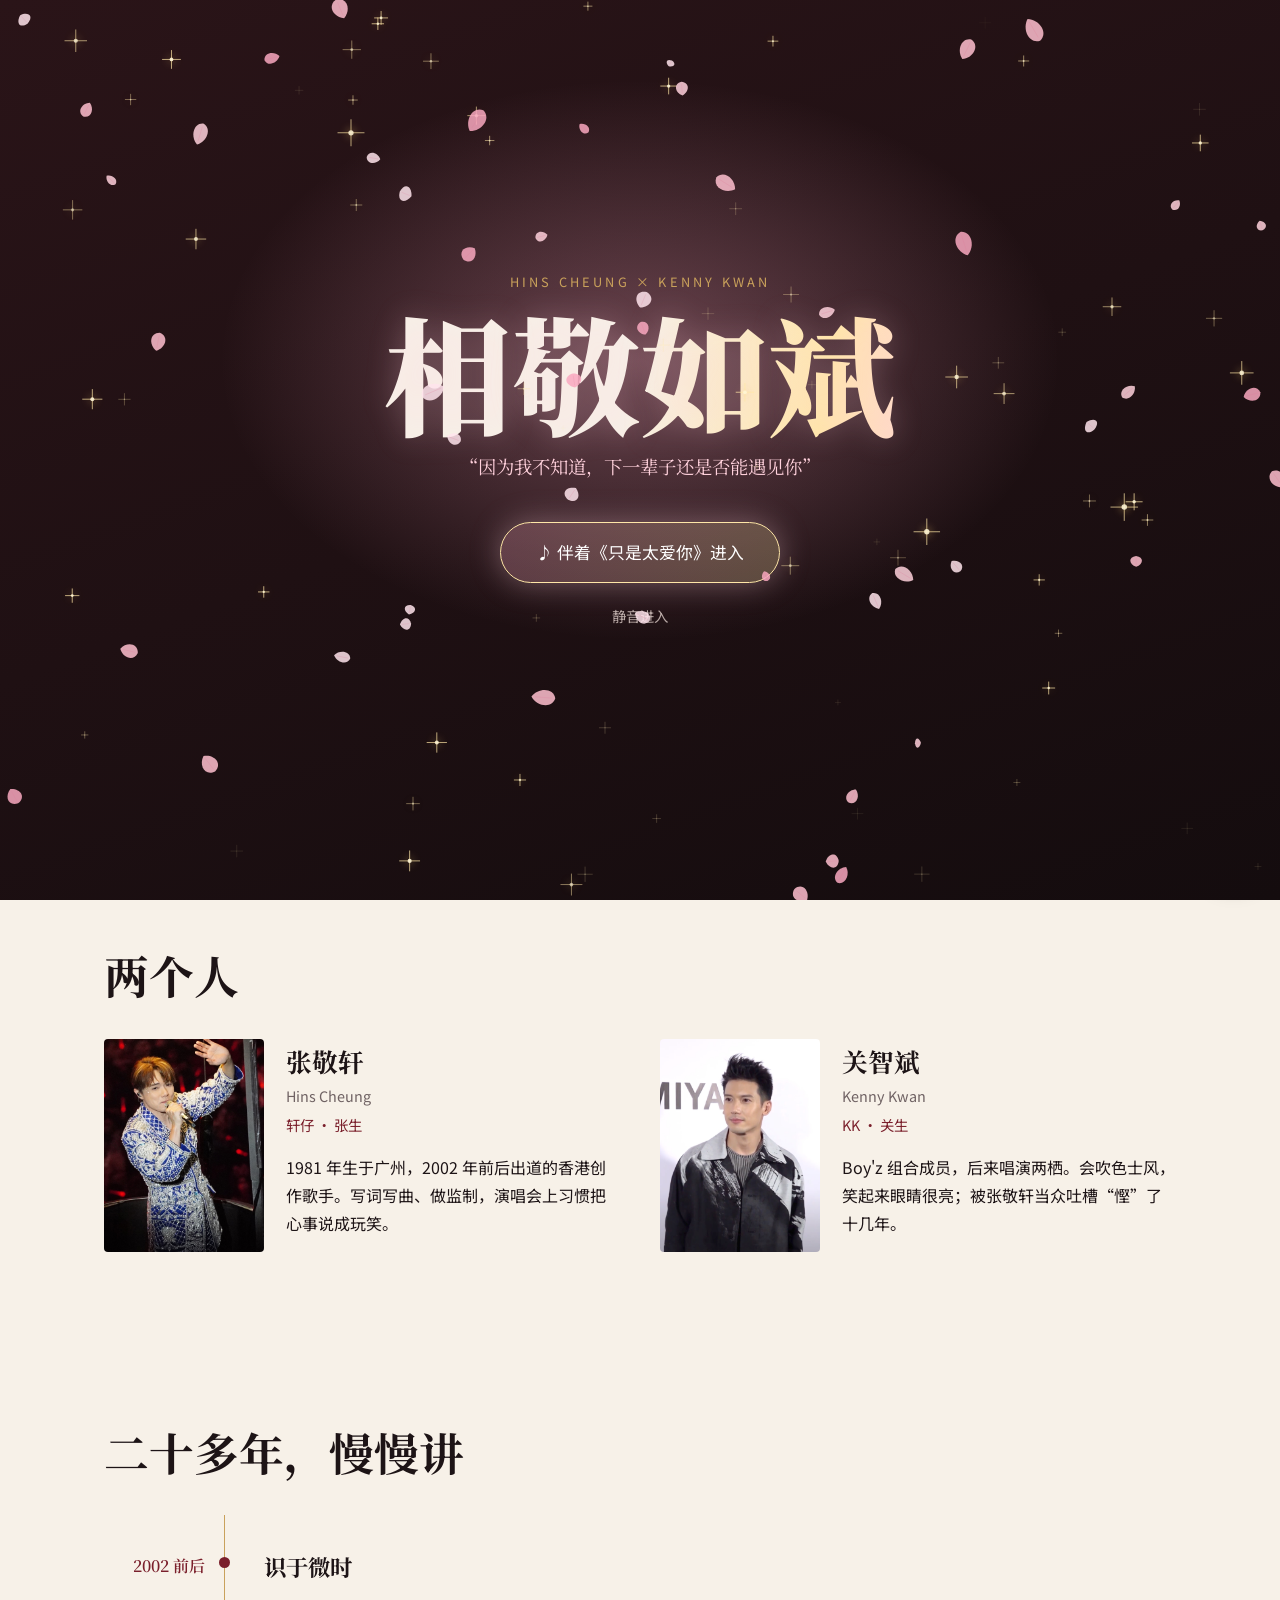
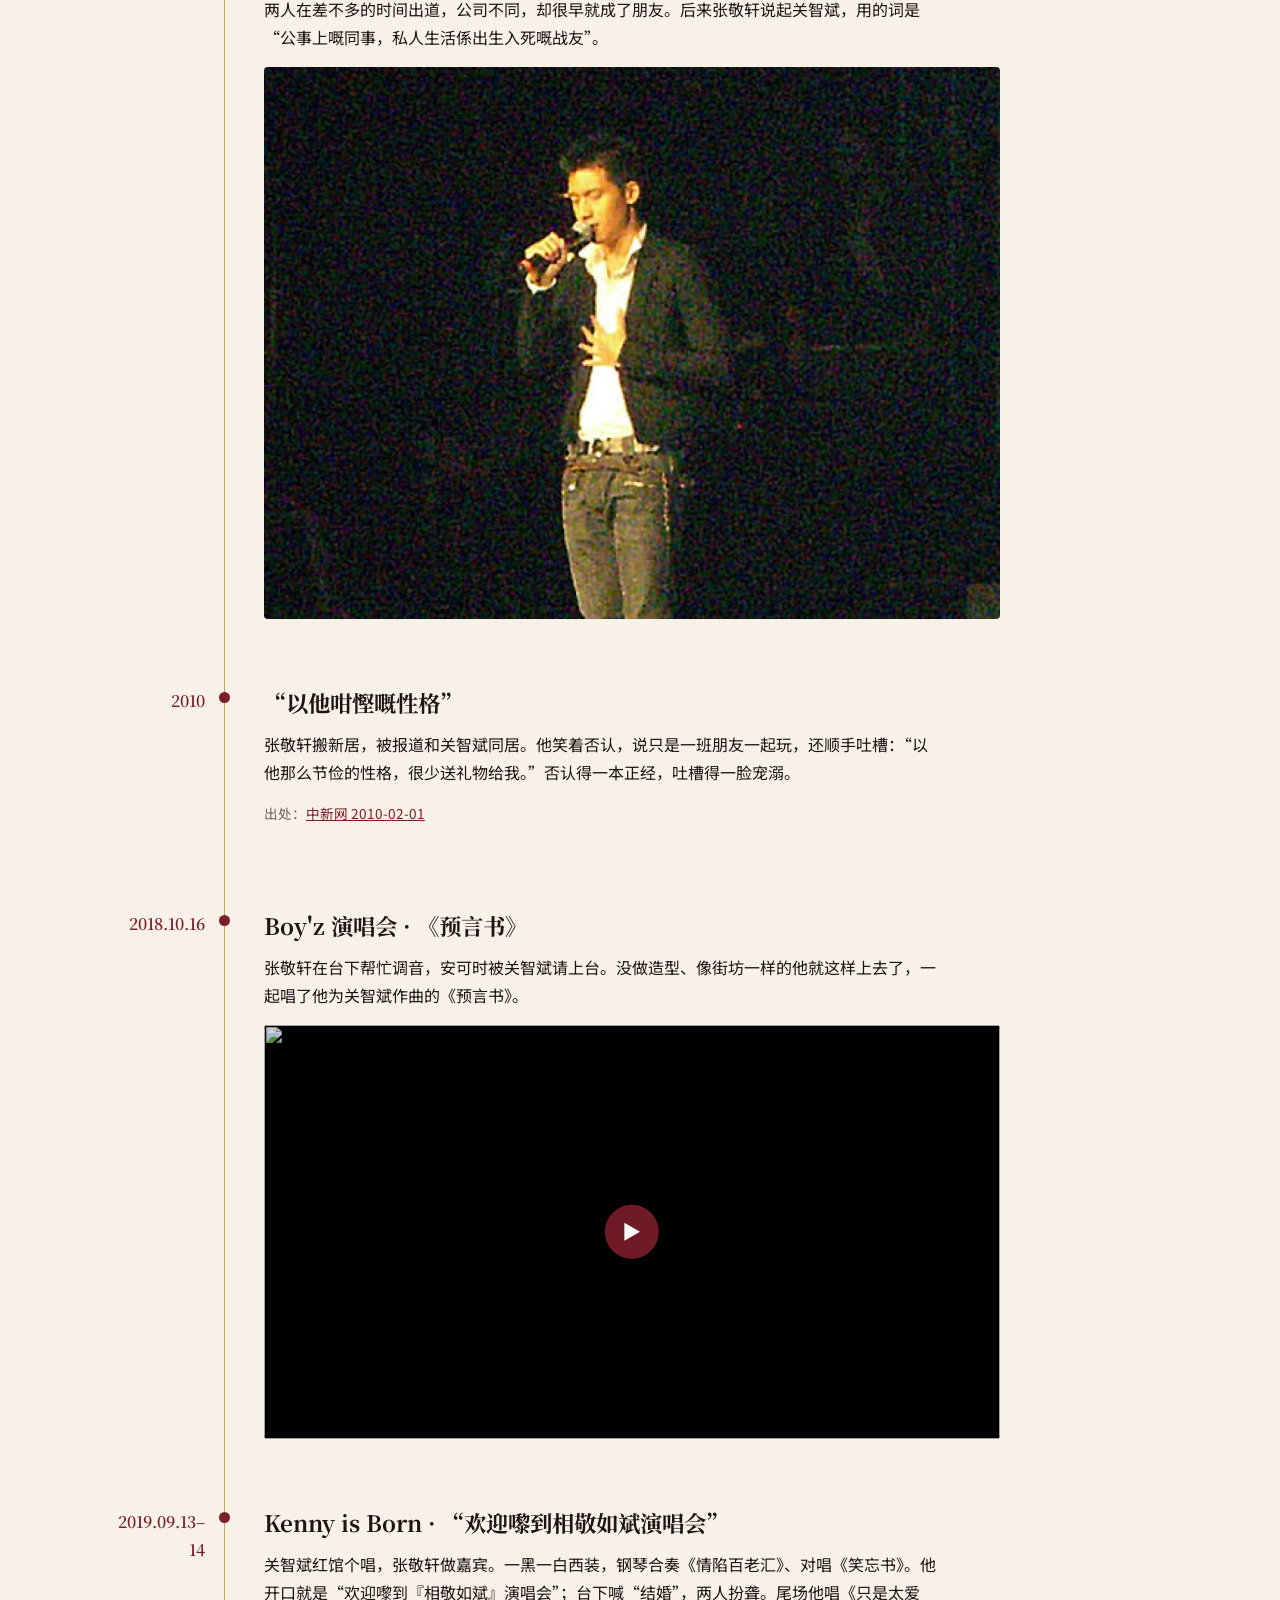
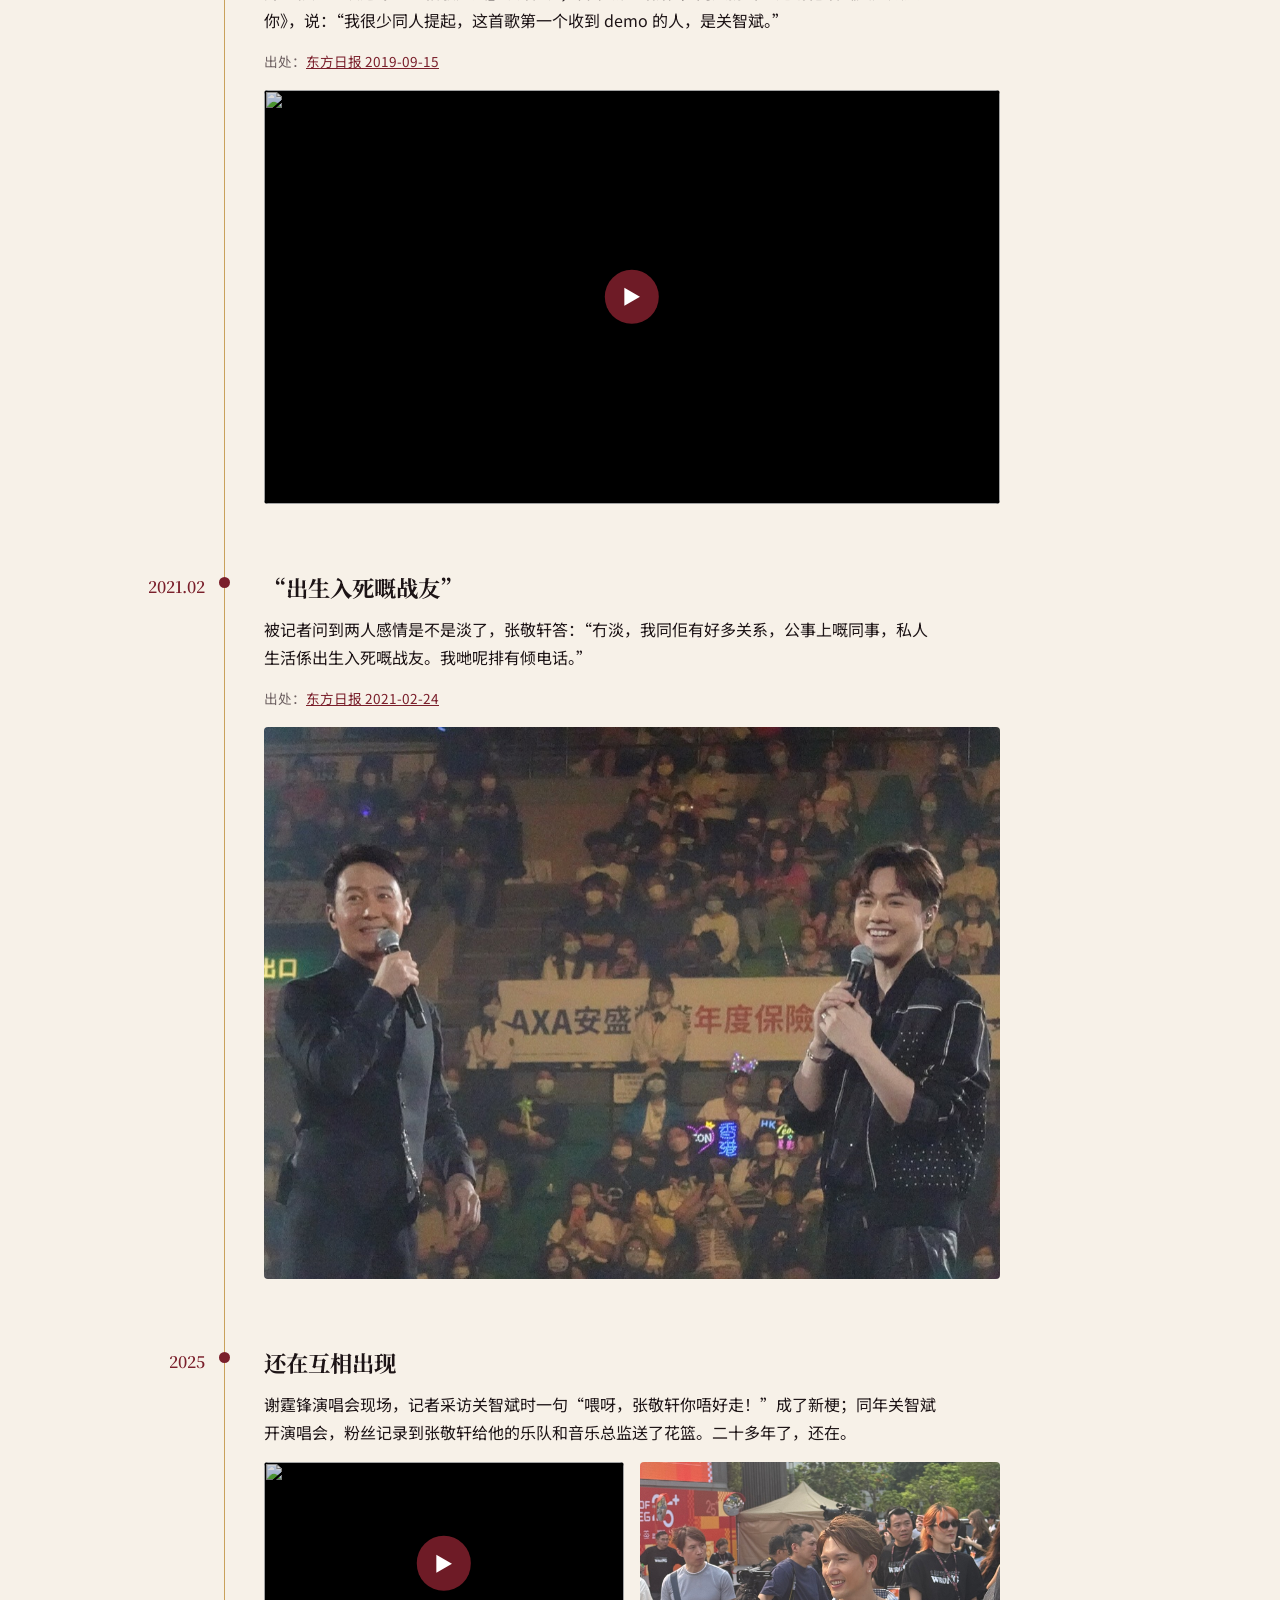
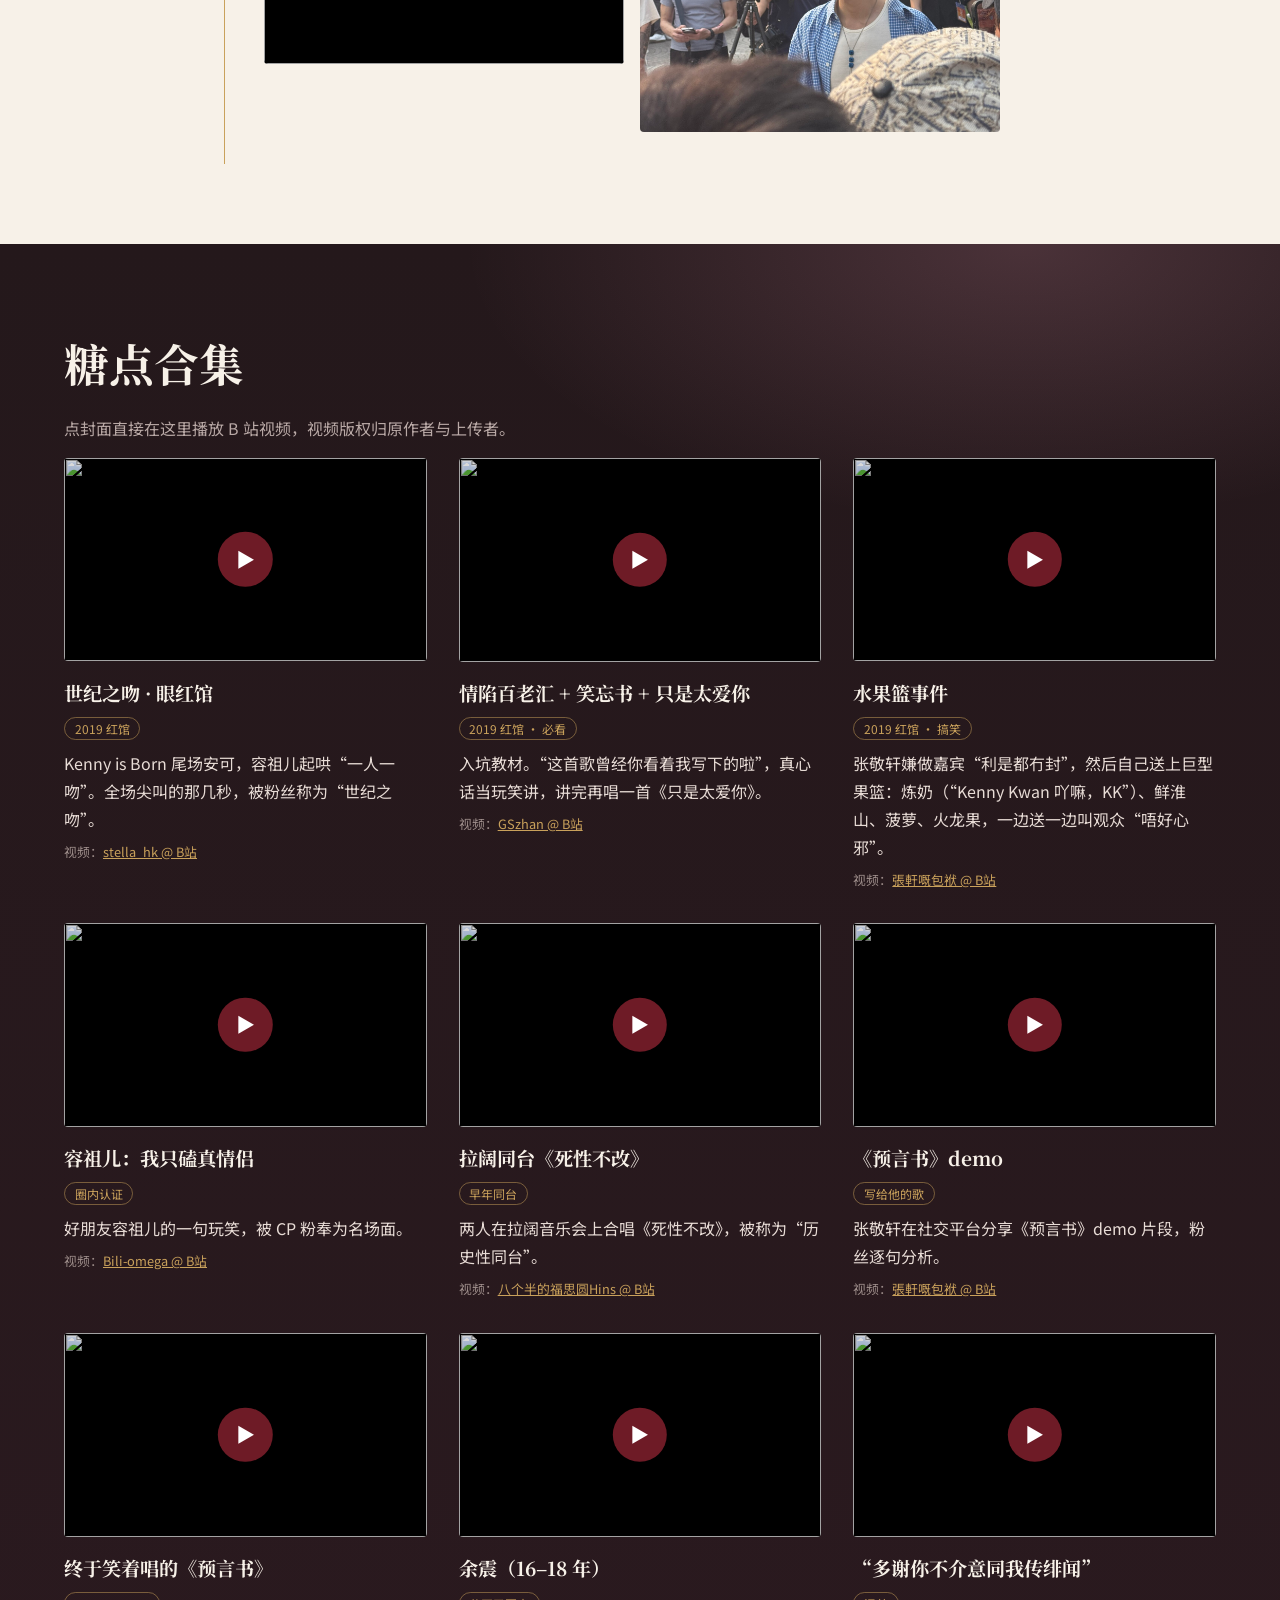
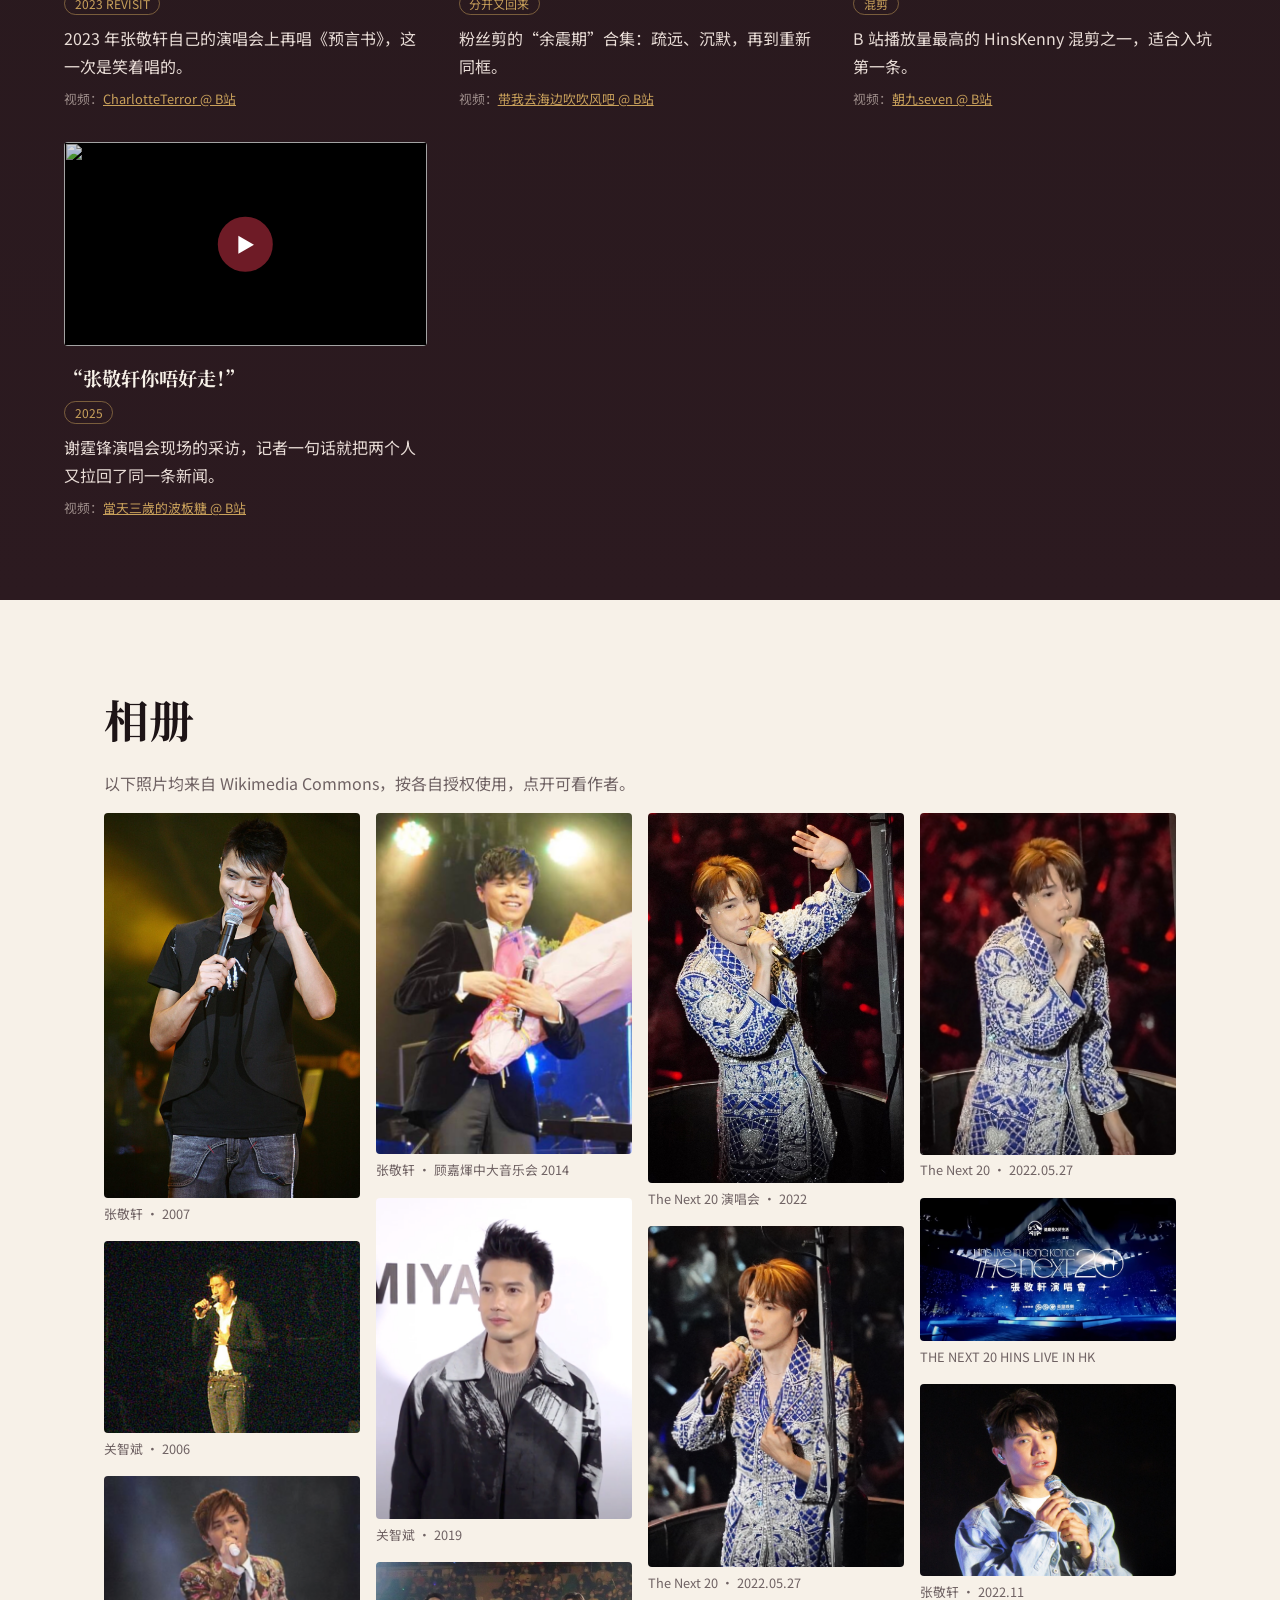
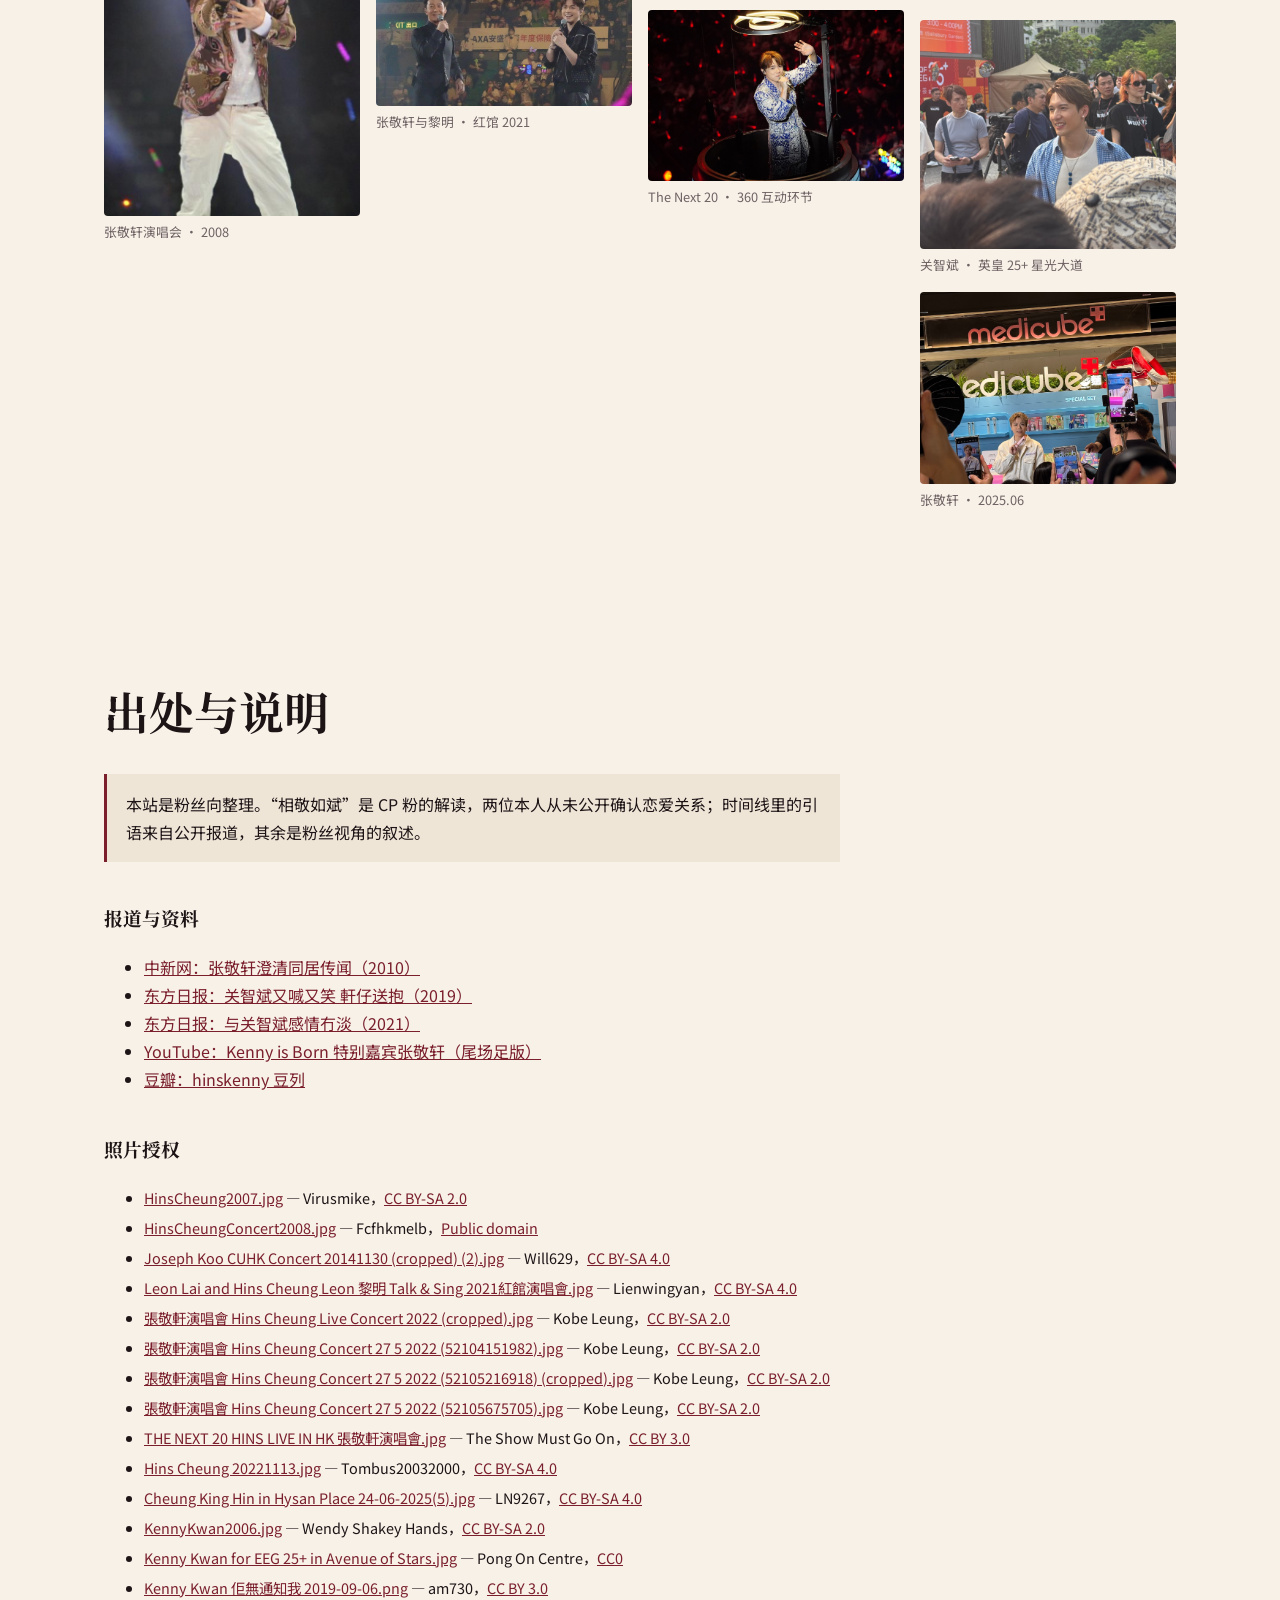
==== commit 8f49cc43: "add" ====
--- a/index.html
+++ b/index.html
@@ -37,12 +37,18 @@
 
   <nav class="nav">
     <a href="#top" class="brand">相敬如斌</a>
-    <div class="links">
-      <a href="#people">两个人</a>
-      <a href="#story">故事</a>
-      <a href="#sugar">糖点</a>
-      <a href="#gallery">相册</a>
-      <a href="#credits">出处</a>
+    <div class="nav-actions">
+      <div class="links">
+        <a href="#people">两个人</a>
+        <a href="#story">故事</a>
+        <a href="#sugar">糖点</a>
+        <a href="#gallery">相册</a>
+        <a href="#credits">出处</a>
+      </div>
+      <a class="studio-link" href="studio/" aria-label="打开内容工作台">
+        <span>内容工作台</span>
+        <span class="studio-link-arrow" aria-hidden="true">→</span>
+      </a>
     </div>
   </nav>
 
--- a/styles.css
+++ b/styles.css
@@ -22,8 +22,23 @@
   border-bottom: 1px solid rgba(29, 20, 22, 0.08);
 }
 .brand { font-family: var(--serif); font-weight: 900; font-size: 1.2rem; color: var(--wine); text-decoration: none; }
+.nav-actions { display: flex; align-items: center; gap: 1.4rem; }
 .links a { margin-left: 1.4rem; color: var(--ink); text-decoration: none; font-size: 0.95rem; }
 .links a:hover { color: var(--wine); }
+.studio-link {
+  min-height: 2.35rem;
+  display: inline-flex; align-items: center; gap: 0.55rem;
+  padding: 0.45rem 0.72rem 0.45rem 0.85rem;
+  border: 1px solid rgba(122, 31, 43, 0.28); border-radius: 4px;
+  background: rgba(255, 255, 255, 0.32); color: var(--wine);
+  font-size: 0.84rem; font-weight: 500; line-height: 1; text-decoration: none;
+  transition: background-color 0.16s ease, border-color 0.16s ease, color 0.16s ease;
+}
+.studio-link-arrow { font-size: 1rem; line-height: 0; transition: transform 0.16s ease; }
+.studio-link:hover { background: var(--wine); border-color: var(--wine); color: var(--paper); }
+.studio-link:hover .studio-link-arrow { transform: translateX(2px); }
+.studio-link:active .studio-link-arrow { transform: translateX(3px); }
+.studio-link:focus-visible { outline: 2px solid var(--gold); outline-offset: 3px; }
 
 .hero {
   position: relative; min-height: 88vh;
@@ -199,10 +214,12 @@
 
 @media (prefers-reduced-motion: reduce) {
   .shimmer, .intro-btn, .music.playing .disc span { animation: none; }
+  .studio-link, .studio-link-arrow { transition: none; }
 }
 
 @media (max-width: 800px) {
   .links { display: none; }
+  .nav-actions { gap: 0; }
   .hero { grid-template-columns: 1fr; padding-top: 2rem; }
   .people { grid-template-columns: 1fr; }
   .person { grid-template-columns: 110px 1fr; }
